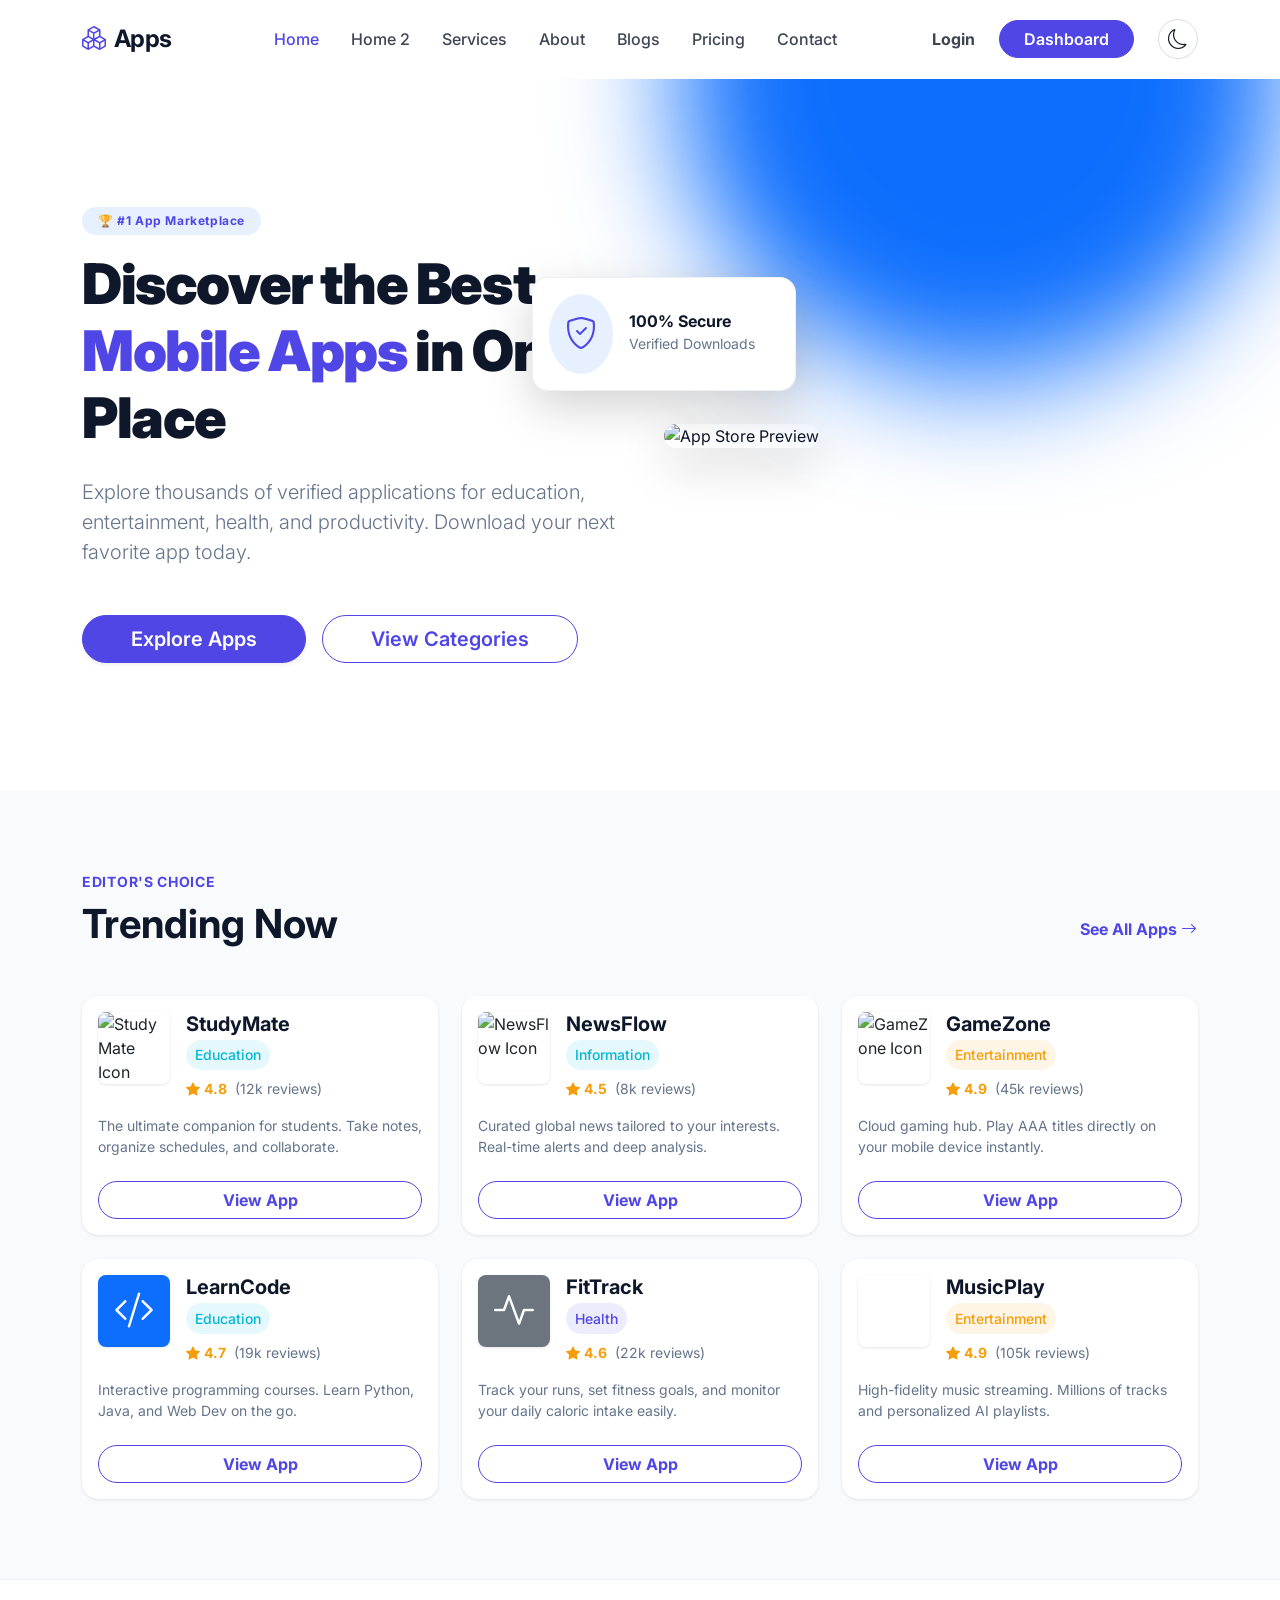
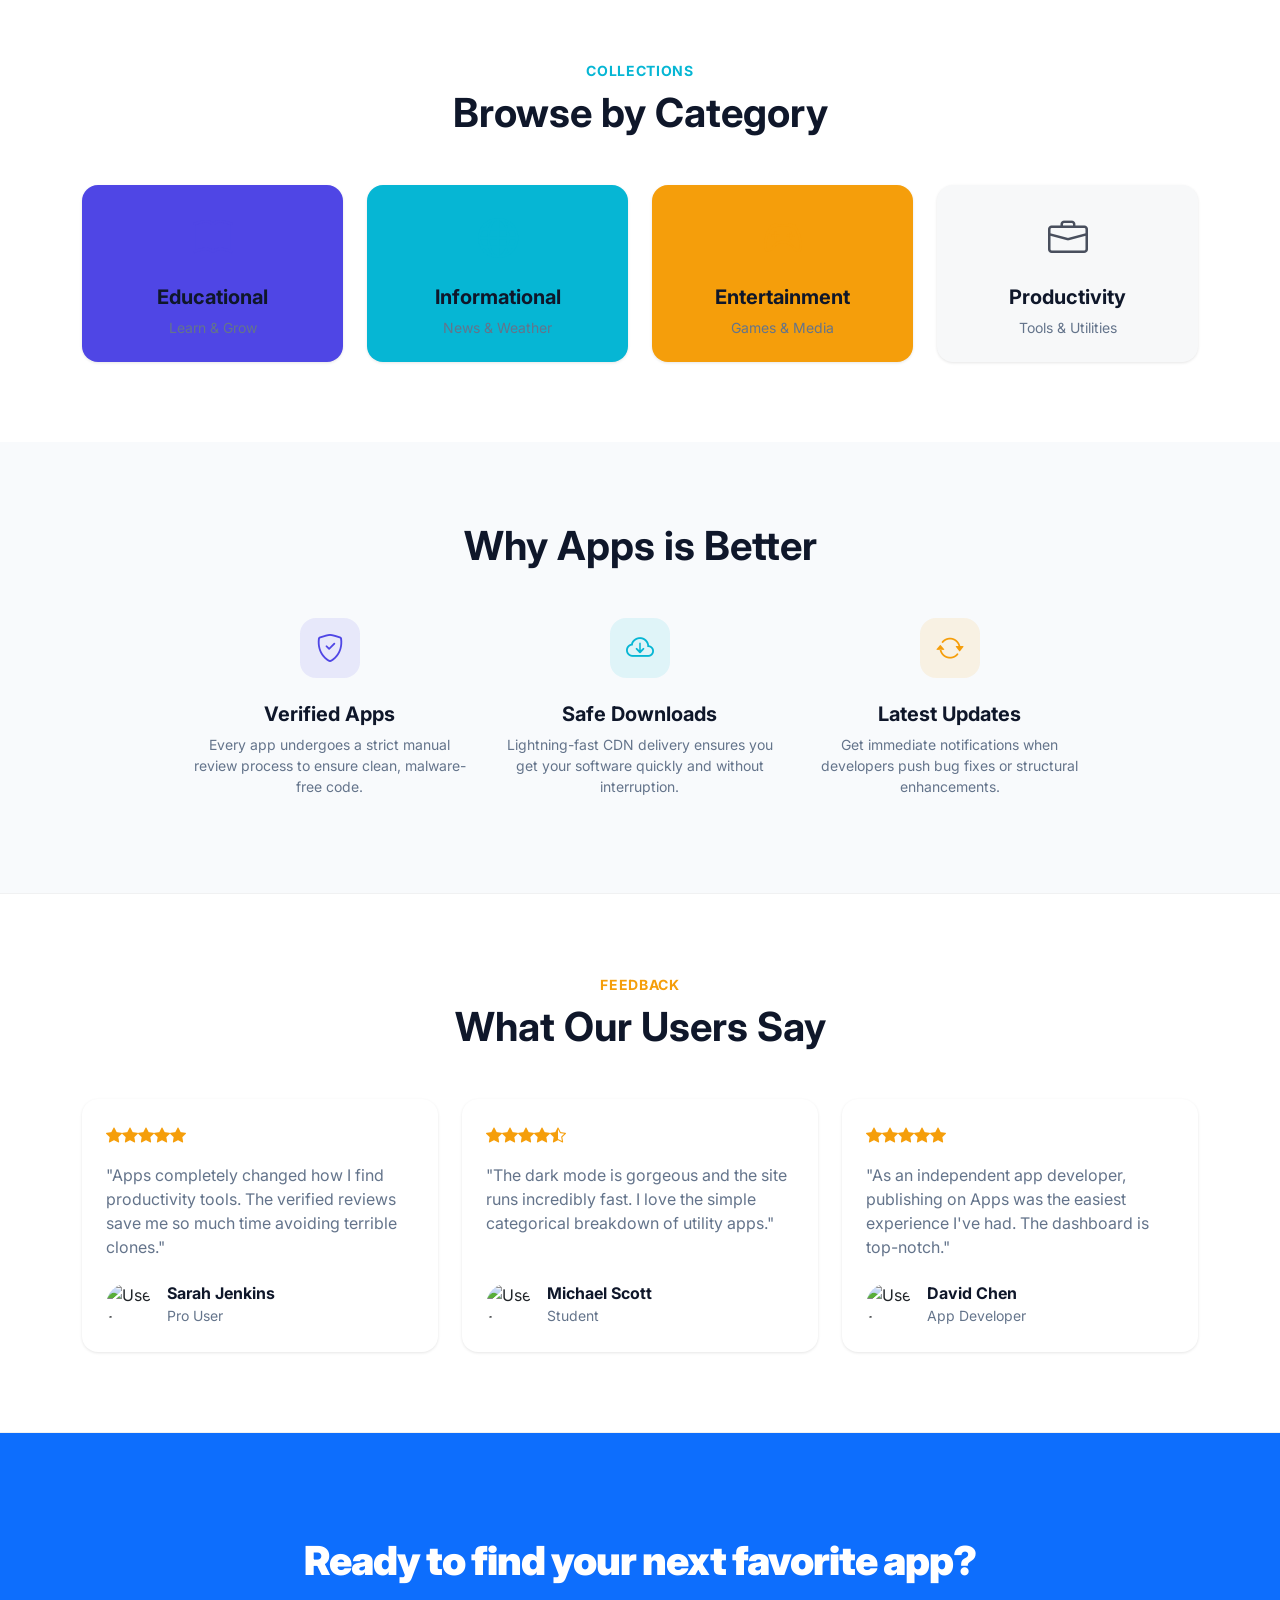
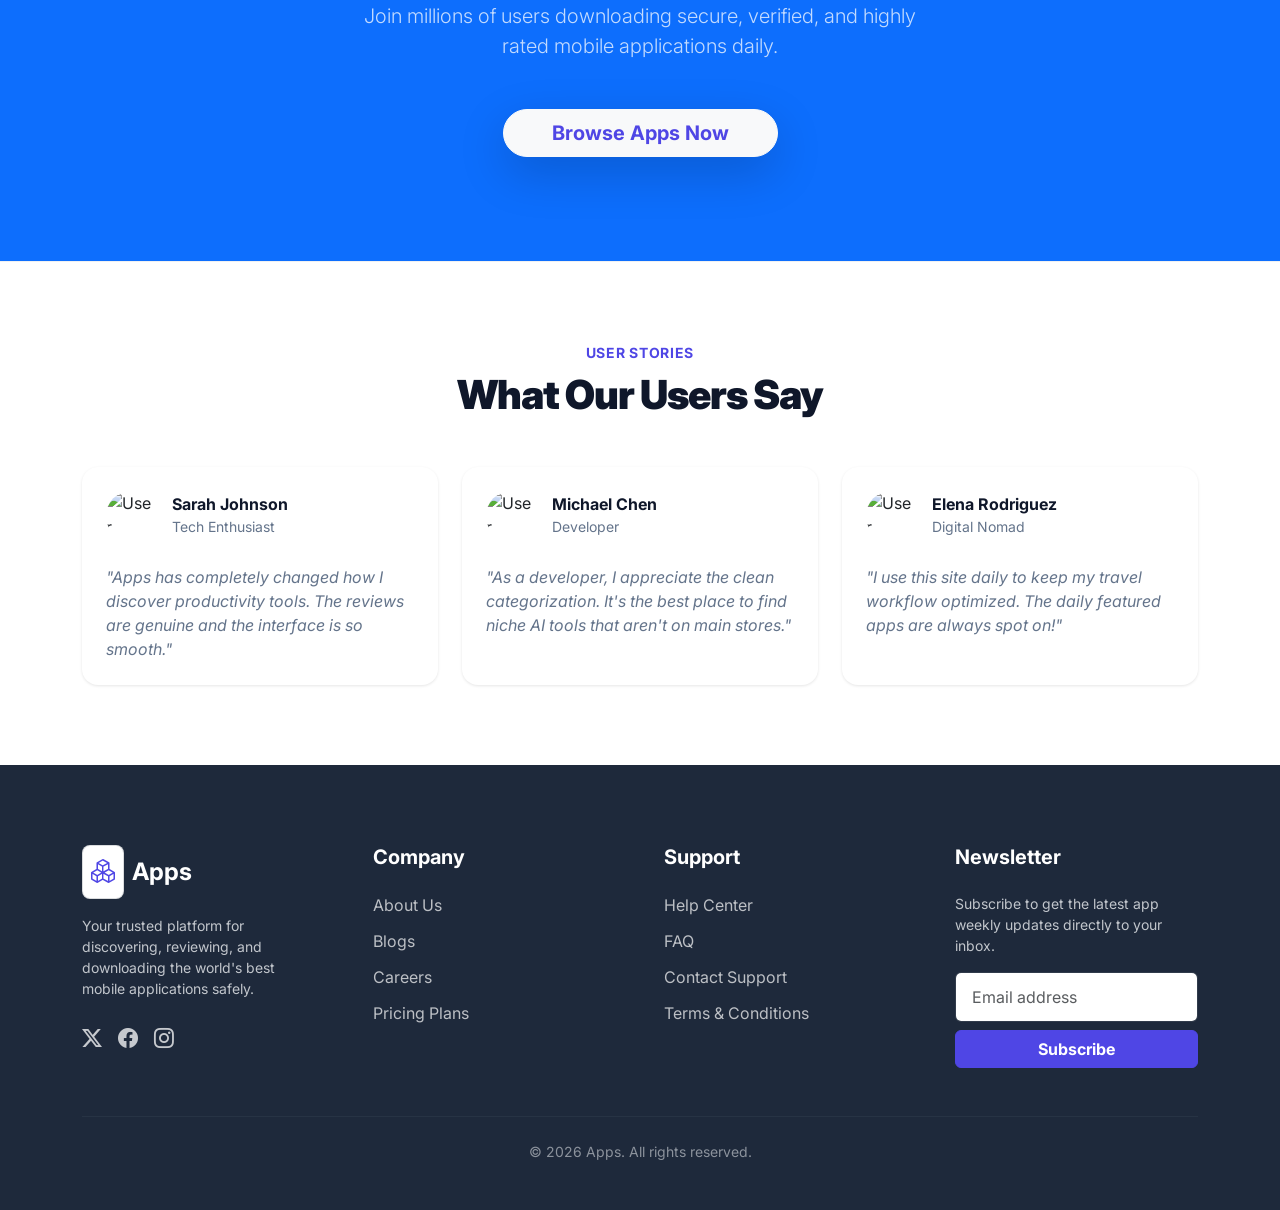
==== index.html @ ad446e2e "1 commit" ====
<!DOCTYPE html>
<html lang="en" dir="ltr"> <!-- Change to dir="rtl" for RTL support -->

<head>
    <meta charset="UTF-8">
    <meta name="viewport" content="width=device-width, initial-scale=1.0">
    <title>Apps - Home Choice</title>
    <link rel="icon" type="image/png" href="assets/favicon.png">
    <meta name="description"
        content="Discover the best mobile applications for education, entertainment, and productivity.">

    <!-- Bootstrap CSS -->
    <link href="https://cdn.jsdelivr.net/npm/bootstrap@5.3.2/dist/css/bootstrap.min.css" rel="stylesheet">
    <!-- Bootstrap Icons -->
    <link href="https://cdn.jsdelivr.net/npm/bootstrap-icons@1.11.1/font/bootstrap-icons.css" rel="stylesheet">
    <!-- Google Fonts -->
    <link href="https://fonts.googleapis.com/css2?family=Inter:wght@400;500;600;700;900&display=swap" rel="stylesheet">

    <!-- Custom CSS -->
    <link rel="stylesheet" href="assets/style.css">

    <!-- Theme Toggle Script -->
    <script src="assets/theme.js"></script>
</head>

<body>

    <!-- Header Navigation -->
    <nav class="navbar navbar-expand-lg sticky-top bg-body border-bottom border-light border-opacity-10">
        <div class="container">
            <!-- Brand -->
            <a class="navbar-brand d-flex align-items-center gap-2 fw-bold text-primary" href="index.html">
                <i class="bi bi-boxes fs-4"></i>
                <span class="fs-4 tracking-tight text-body">Apps</span>
            </a>

            <!-- Mobile Toggle -->
            <button class="navbar-toggler shadow-none border-0" type="button" data-bs-toggle="offcanvas"
                data-bs-target="#offcanvasNavbar" aria-controls="offcanvasNavbar">
                <i class="bi bi-list fs-1 text-body"></i>
            </button>

            <!-- Offcanvas Menu (Mobile + Desktop routing) -->
            <div class="offcanvas offcanvas-start" tabindex="-1" id="offcanvasNavbar"
                aria-labelledby="offcanvasNavbarLabel">
                <div class="offcanvas-header">
                    <h5 class="offcanvas-title fw-bold text-primary d-flex align-items-center gap-2"
                        id="offcanvasNavbarLabel">
                        <i class="bi bi-boxes"></i> <span class="text-body">Apps</span>
                    </h5>
                    <button type="button" class="btn-close shadow-none" data-bs-dismiss="offcanvas"
                        aria-label="Close"></button>
                </div>

                <div class="offcanvas-body">
                    <ul class="navbar-nav mx-auto mb-2 mb-lg-0">
                        <li class="nav-item"><a class="nav-link active" href="index.html">Home</a></li>
                        <li class="nav-item"><a class="nav-link" href="home2.html">Home 2</a></li>
                        <li class="nav-item"><a class="nav-link" href="services.html">Services</a></li>
                        <li class="nav-item"><a class="nav-link" href="about.html">About</a></li>
                        <li class="nav-item"><a class="nav-link" href="blogs.html">Blogs</a></li>
                        <li class="nav-item"><a class="nav-link" href="pricing.html">Pricing</a></li>
                        <li class="nav-item"><a class="nav-link" href="contact.html">Contact</a></li>
                    </ul>

                    <div class="d-flex align-items-center gap-3 mt-4 mt-lg-0">
                        <a href="login.html" class="nav-link fw-bold">Login</a>
                        <a href="dashboard.html" class="btn btn-primary rounded-pill px-4">Dashboard</a>
                        <!-- Theme Toggle Button -->
                        <button
                            class="theme-toggle-btn theme-toggle btn border border-secondary border-opacity-25 rounded-circle d-flex align-items-center justify-content-center p-0 ms-lg-2"
                            style="width: 40px; height: 40px;" aria-label="Toggle Theme">
                            <i class="bi bi-moon fs-5 text-body"></i>
                            <span class="theme-text d-lg-none ms-2 text-body">Dark Mode</span>
                        </button>
                    </div>
                </div>
            </div>
        </div>
    </nav>

    <!-- 1. Hero Section -->
    <section class="section-padding bg-body position-relative overflow-hidden">
        <!-- Decorative bg circle -->
        <div class="position-absolute top-0 end-0 translate-middle-y bg-primary rounded-circle opacity-10"
            style="width: 600px; height: 600px; filter: blur(60px); z-index: 0;"></div>

        <div class="container position-relative z-1 py-md-5">
            <div class="row align-items-center g-5">
                <div class="col-lg-6 text-center text-lg-start">
                    <span
                        class="badge bg-primary bg-opacity-10 text-primary rounded-pill px-3 py-2 mb-3 fw-bold tracking-wide">🏆
                        #1 App Marketplace</span>
                    <h1 class="display-4 fw-black tracking-tight mb-4">Discover the Best <br><span
                            class="text-primary">Mobile Apps</span> in One Place</h1>
                    <p class="lead text-muted mb-5">Explore thousands of verified applications for education,
                        entertainment, health, and productivity. Download your next favorite app today.</p>

                    <div class="d-flex flex-column flex-sm-row justify-content-center justify-content-lg-start gap-3">
                        <a href="#explore" class="btn btn-primary btn-lg rounded-pill px-5 shadow-sm">Explore Apps</a>
                        <a href="services.html" class="btn btn-outline-primary btn-lg rounded-pill px-5">View
                            Categories</a>
                    </div>
                </div>

                <div class="col-lg-6">
                    <div class="position-relative">
                        <!-- We use an Unsplash image as a high quality placeholder for hero.png -->
                        <img src="https://images.unsplash.com/photo-1611162617474-5b21e879e113?auto=format&fit=crop&q=80&w=800"
                            class="img-fluid rounded-4 shadow-lg w-100" alt="App Store Preview"
                            style="object-fit: cover; aspect-ratio: 4/3;">

                        <!-- Floating Glass Card Over Image -->
                        <div class="position-absolute bottom-0 start-0 translate-middle p-3 bg-body border border-secondary border-opacity-10 rounded-4 shadow-lg d-none d-md-block"
                            style="backdrop-filter: blur(10px);">
                            <div class="d-flex align-items-center gap-3">
                                <div class="bg-primary bg-opacity-10 p-3 rounded-circle text-primary">
                                    <i class="bi bi-shield-check fs-2"></i>
                                </div>
                                <div class="text-start pe-4">
                                    <h6 class="fw-bold mb-0 text-body">100% Secure</h6>
                                    <small class="text-muted">Verified Downloads</small>
                                </div>
                            </div>
                        </div>
                    </div>
                </div>
            </div>
        </div>
    </section>

    <!-- 2. Featured Apps (6 cards) -->
    <section class="section-padding section-bg" id="explore">
        <div class="container">
            <div class="d-flex flex-column flex-md-row justify-content-between align-items-md-end mb-5">
                <div>
                    <span class="text-primary fw-bold text-uppercase tracking-wide small d-block mb-2">Editor's
                        Choice</span>
                    <h2 class="display-6 fw-bold m-0 text-body">Trending Now</h2>
                </div>
                <a href="#" class="btn btn-link text-primary text-decoration-none fw-bold px-0 mt-3 mt-md-0">See All
                    Apps <i class="bi bi-arrow-right"></i></a>
            </div>

            <div class="row g-4">
                <!-- App 1: StudyMate -->
                <div class="col-md-6 col-lg-4">
                    <div class="card card-custom border-0 p-3 h-100">
                        <div class="d-flex align-items-start gap-3">
                            <img src="https://images.unsplash.com/photo-1546410531-b4cea3cb56b3?auto=format&fit=crop&q=80&w=200"
                                alt="StudyMate Icon" class="app-icon-img">
                            <div class="flex-grow-1">
                                <h5 class="fw-bold mb-1 text-body">StudyMate</h5>
                                <span class="badge-app rounded-pill small mb-2 d-inline-block">Education</span>
                                <div class="d-flex align-items-center gap-1 text-tertiary small fw-bold">
                                    <i class="bi bi-star-fill"></i> 4.8
                                    <span class="text-muted fw-normal ms-1">(12k reviews)</span>
                                </div>
                            </div>
                        </div>
                        <p class="text-muted small mt-3 mb-4 flex-grow-1">The ultimate companion for students. Take
                            notes, organize schedules, and collaborate.</p>
                        <a href="#" class="btn btn-outline-primary w-100 rounded-pill fw-bold">View App</a>
                    </div>
                </div>

                <!-- App 2: NewsFlow -->
                <div class="col-md-6 col-lg-4">
                    <div class="card card-custom border-0 p-3 h-100">
                        <div class="d-flex align-items-start gap-3">
                            <img src="https://images.unsplash.com/photo-1585241936939-f9f60408542c?auto=format&fit=crop&q=80&w=200"
                                alt="NewsFlow Icon" class="app-icon-img">
                            <div class="flex-grow-1">
                                <h5 class="fw-bold mb-1 text-body">NewsFlow</h5>
                                <span class="badge-app rounded-pill small mb-2 d-inline-block">Information</span>
                                <div class="d-flex align-items-center gap-1 text-tertiary small fw-bold">
                                    <i class="bi bi-star-fill"></i> 4.5
                                    <span class="text-muted fw-normal ms-1">(8k reviews)</span>
                                </div>
                            </div>
                        </div>
                        <p class="text-muted small mt-3 mb-4 flex-grow-1">Curated global news tailored to your
                            interests. Real-time alerts and deep analysis.</p>
                        <a href="#" class="btn btn-outline-primary w-100 rounded-pill fw-bold">View App</a>
                    </div>
                </div>

                <!-- App 3: GameZone -->
                <div class="col-md-6 col-lg-4">
                    <div class="card card-custom border-0 p-3 h-100">
                        <div class="d-flex align-items-start gap-3">
                            <img src="https://images.unsplash.com/photo-1552820728-8b83bb6b773f?auto=format&fit=crop&q=80&w=200"
                                alt="GameZone Icon" class="app-icon-img">
                            <div class="flex-grow-1">
                                <h5 class="fw-bold mb-1 text-body">GameZone</h5>
                                <span class="badge-app rounded-pill small mb-2 d-inline-block"
                                    style="color: var(--tertiary); background: rgba(245, 158, 11, 0.1);">Entertainment</span>
                                <div class="d-flex align-items-center gap-1 text-tertiary small fw-bold">
                                    <i class="bi bi-star-fill"></i> 4.9
                                    <span class="text-muted fw-normal ms-1">(45k reviews)</span>
                                </div>
                            </div>
                        </div>
                        <p class="text-muted small mt-3 mb-4 flex-grow-1">Cloud gaming hub. Play AAA titles directly on
                            your mobile device instantly.</p>
                        <a href="#" class="btn btn-outline-primary w-100 rounded-pill fw-bold">View App</a>
                    </div>
                </div>

                <!-- App 4: LearnCode -->
                <div class="col-md-6 col-lg-4">
                    <div class="card card-custom border-0 p-3 h-100">
                        <div class="d-flex align-items-start gap-3">
                            <!-- Placeholder icon -->
                            <div
                                class="app-icon-img bg-primary text-white d-flex align-items-center justify-content-center fs-1">
                                <i class="bi bi-code-slash"></i>
                            </div>
                            <div class="flex-grow-1">
                                <h5 class="fw-bold mb-1 text-body">LearnCode</h5>
                                <span class="badge-app rounded-pill small mb-2 d-inline-block">Education</span>
                                <div class="d-flex align-items-center gap-1 text-tertiary small fw-bold">
                                    <i class="bi bi-star-fill"></i> 4.7
                                    <span class="text-muted fw-normal ms-1">(19k reviews)</span>
                                </div>
                            </div>
                        </div>
                        <p class="text-muted small mt-3 mb-4 flex-grow-1">Interactive programming courses. Learn Python,
                            Java, and Web Dev on the go.</p>
                        <a href="#" class="btn btn-outline-primary w-100 rounded-pill fw-bold">View App</a>
                    </div>
                </div>

                <!-- App 5: FitTrack -->
                <div class="col-md-6 col-lg-4">
                    <div class="card card-custom border-0 p-3 h-100">
                        <div class="d-flex align-items-start gap-3">
                            <div
                                class="app-icon-img bg-secondary text-white d-flex align-items-center justify-content-center fs-1">
                                <i class="bi bi-activity"></i>
                            </div>
                            <div class="flex-grow-1">
                                <h5 class="fw-bold mb-1 text-body">FitTrack</h5>
                                <span class="badge-app rounded-pill small mb-2 d-inline-block"
                                    style="color: var(--primary); background: rgba(79, 70, 229, 0.1);">Health</span>
                                <div class="d-flex align-items-center gap-1 text-tertiary small fw-bold">
                                    <i class="bi bi-star-fill"></i> 4.6
                                    <span class="text-muted fw-normal ms-1">(22k reviews)</span>
                                </div>
                            </div>
                        </div>
                        <p class="text-muted small mt-3 mb-4 flex-grow-1">Track your runs, set fitness goals, and
                            monitor your daily caloric intake easily.</p>
                        <a href="#" class="btn btn-outline-primary w-100 rounded-pill fw-bold">View App</a>
                    </div>
                </div>

                <!-- App 6: MusicPlay -->
                <div class="col-md-6 col-lg-4">
                    <div class="card card-custom border-0 p-3 h-100">
                        <div class="d-flex align-items-start gap-3">
                            <div
                                class="app-icon-img bg-tertiary text-white d-flex align-items-center justify-content-center fs-1">
                                <i class="bi bi-music-note-beamed"></i>
                            </div>
                            <div class="flex-grow-1">
                                <h5 class="fw-bold mb-1 text-body">MusicPlay</h5>
                                <span class="badge-app rounded-pill small mb-2 d-inline-block"
                                    style="color: var(--tertiary); background: rgba(245, 158, 11, 0.1);">Entertainment</span>
                                <div class="d-flex align-items-center gap-1 text-tertiary small fw-bold">
                                    <i class="bi bi-star-fill"></i> 4.9
                                    <span class="text-muted fw-normal ms-1">(105k reviews)</span>
                                </div>
                            </div>
                        </div>
                        <p class="text-muted small mt-3 mb-4 flex-grow-1">High-fidelity music streaming. Millions of
                            tracks and personalized AI playlists.</p>
                        <a href="#" class="btn btn-outline-primary w-100 rounded-pill fw-bold">View App</a>
                    </div>
                </div>
            </div>
        </div>
    </section>

    <!-- 3. Categories (4 cards) -->
    <section class="section-padding bg-body border-top border-secondary border-opacity-10">
        <div class="container">
            <div class="text-center mb-5">
                <span class="text-secondary fw-bold text-uppercase tracking-wide small d-block mb-2">Collections</span>
                <h2 class="display-6 fw-bold m-0 text-body">Browse by Category</h2>
            </div>

            <div class="row g-4">
                <div class="col-6 col-lg-3">
                    <a href="services.html" class="text-decoration-none">
                        <div class="card card-custom border-0 p-4 text-center h-100 bg-primary-custom"
                            style="--card-bg: rgba(79, 70, 229, 0.05);">
                            <i class="bi bi-book fs-1 text-primary mb-3"></i>
                            <h5 class="fw-bold text-body mb-0">Educational</h5>
                            <p class="small text-muted mt-2 mb-0">Learn & Grow</p>
                        </div>
                    </a>
                </div>
                <div class="col-6 col-lg-3">
                    <a href="services.html" class="text-decoration-none">
                        <div class="card card-custom border-0 p-4 text-center h-100 bg-secondary-custom"
                            style="--card-bg: rgba(6, 182, 212, 0.05);">
                            <i class="bi bi-globe fs-1 text-secondary mb-3"></i>
                            <h5 class="fw-bold text-body mb-0">Informational</h5>
                            <p class="small text-muted mt-2 mb-0">News & Weather</p>
                        </div>
                    </a>
                </div>
                <div class="col-6 col-lg-3">
                    <a href="services.html" class="text-decoration-none">
                        <div class="card card-custom border-0 p-4 text-center h-100 bg-tertiary-custom"
                            style="--card-bg: rgba(245, 158, 11, 0.05);">
                            <i class="bi bi-controller fs-1 text-tertiary mb-3"></i>
                            <h5 class="fw-bold text-body mb-0">Entertainment</h5>
                            <p class="small text-muted mt-2 mb-0">Games & Media</p>
                        </div>
                    </a>
                </div>
                <div class="col-6 col-lg-3">
                    <a href="services.html" class="text-decoration-none">
                        <div class="card card-custom border-0 p-4 text-center h-100"
                            style="--card-bg: rgba(100, 116, 139, 0.05);">
                            <i class="bi bi-briefcase fs-1 text-body mb-3 opacity-75"></i>
                            <h5 class="fw-bold text-body mb-0">Productivity</h5>
                            <p class="small text-muted mt-2 mb-0">Tools & Utilities</p>
                        </div>
                    </a>
                </div>
            </div>
        </div>
    </section>

    <!-- 4. Why Choose Us -->
    <section class="section-padding section-bg">
        <div class="container">
            <div class="text-center mb-5">
                <h2 class="display-6 fw-bold m-0 text-body">Why Apps is Better</h2>
            </div>

            <div class="row g-4 offset-lg-1 col-lg-10 mx-auto">
                <div class="col-md-4 text-center">
                    <div class="icon-box icon-box-primary text-primary">
                        <i class="bi bi-shield-check"></i>
                    </div>
                    <h5 class="fw-bold text-body">Verified Apps</h5>
                    <p class="text-muted small">Every app undergoes a strict manual review process to ensure clean,
                        malware-free code.</p>
                </div>
                <div class="col-md-4 text-center">
                    <div class="icon-box text-secondary" style="background-color: rgba(6, 182, 212, 0.1);">
                        <i class="bi bi-cloud-arrow-down"></i>
                    </div>
                    <h5 class="fw-bold text-body">Safe Downloads</h5>
                    <p class="text-muted small">Lightning-fast CDN delivery ensures you get your software quickly and
                        without interruption.</p>
                </div>
                <div class="col-md-4 text-center">
                    <div class="icon-box text-tertiary" style="background-color: rgba(245, 158, 11, 0.1);">
                        <i class="bi bi-arrow-repeat"></i>
                    </div>
                    <h5 class="fw-bold text-body">Latest Updates</h5>
                    <p class="text-muted small">Get immediate notifications when developers push bug fixes or structural
                        enhancements.</p>
                </div>
            </div>
        </div>
    </section>

    <!-- 5. Testimonials -->
    <section class="section-padding bg-body border-top border-bottom border-secondary border-opacity-10">
        <div class="container">
            <div class="text-center mb-5">
                <span class="text-tertiary fw-bold text-uppercase tracking-wide small d-block mb-2">Feedback</span>
                <h2 class="display-6 fw-bold m-0 text-body">What Our Users Say</h2>
            </div>

            <div class="row g-4">
                <div class="col-md-6 col-lg-4">
                    <div class="card card-custom border-0 p-4 h-100">
                        <div class="text-tertiary mb-3">
                            <i class="bi bi-star-fill"></i><i class="bi bi-star-fill"></i><i
                                class="bi bi-star-fill"></i><i class="bi bi-star-fill"></i><i
                                class="bi bi-star-fill"></i>
                        </div>
                        <p class="text-muted mb-4 flex-grow-1">"Apps completely changed how I find productivity tools.
                            The verified reviews save me so much time avoiding terrible clones."</p>
                        <div class="d-flex align-items-center gap-3">
                            <img src="https://i.pravatar.cc/100?img=1" alt="User" class="rounded-circle" width="45"
                                height="45">
                            <div>
                                <h6 class="fw-bold mb-0 text-body">Sarah Jenkins</h6>
                                <small class="text-muted">Pro User</small>
                            </div>
                        </div>
                    </div>
                </div>
                <div class="col-md-6 col-lg-4">
                    <div class="card card-custom border-0 p-4 h-100">
                        <div class="text-tertiary mb-3">
                            <i class="bi bi-star-fill"></i><i class="bi bi-star-fill"></i><i
                                class="bi bi-star-fill"></i><i class="bi bi-star-fill"></i><i
                                class="bi bi-star-half"></i>
                        </div>
                        <p class="text-muted mb-4 flex-grow-1">"The dark mode is gorgeous and the site runs incredibly
                            fast. I love the simple categorical breakdown of utility apps."</p>
                        <div class="d-flex align-items-center gap-3">
                            <img src="https://i.pravatar.cc/100?img=33" alt="User" class="rounded-circle" width="45"
                                height="45">
                            <div>
                                <h6 class="fw-bold mb-0 text-body">Michael Scott</h6>
                                <small class="text-muted">Student</small>
                            </div>
                        </div>
                    </div>
                </div>
                <div class="col-md-6 col-lg-4 d-none d-lg-block">
                    <div class="card card-custom border-0 p-4 h-100">
                        <div class="text-tertiary mb-3">
                            <i class="bi bi-star-fill"></i><i class="bi bi-star-fill"></i><i
                                class="bi bi-star-fill"></i><i class="bi bi-star-fill"></i><i
                                class="bi bi-star-fill"></i>
                        </div>
                        <p class="text-muted mb-4 flex-grow-1">"As an independent app developer, publishing on Apps
                            was the easiest experience I've had. The dashboard is top-notch."</p>
                        <div class="d-flex align-items-center gap-3">
                            <img src="https://i.pravatar.cc/100?img=12" alt="User" class="rounded-circle" width="45"
                                height="45">
                            <div>
                                <h6 class="fw-bold mb-0 text-body">David Chen</h6>
                                <small class="text-muted">App Developer</small>
                            </div>
                        </div>
                    </div>
                </div>
            </div>
        </div>
    </section>

    <!-- 6. Call To Action -->
    <section class="section-padding bg-primary text-white text-center">
        <div class="container py-4">
            <h2 class="display-6 fw-black tracking-tight mb-3">Ready to find your next favorite app?</h2>
            <p class="lead opacity-75 mb-5 mx-auto" style="max-width: 600px;">Join millions of users downloading secure,
                verified, and highly rated mobile applications daily.</p>
            <a href="services.html" class="btn btn-light btn-lg rounded-pill px-5 fw-bold text-primary shadow-lg">Browse
                Apps Now</a>
        </div>
    </section>

    <!-- Testimonials Section -->
    <section class="section-padding bg-body border-top border-secondary border-opacity-10">
        <div class="container">
            <div class="text-center mb-5">
                <span class="text-primary fw-bold text-uppercase tracking-wide small d-block mb-2">User Stories</span>
                <h2 class="display-6 fw-black tracking-tight mb-0 text-body">What Our Users Say</h2>
            </div>
            <div class="row g-4">
                <div class="col-lg-4 col-md-6">
                    <div class="card card-custom border-0 p-4 h-100">
                        <div class="d-flex align-items-center gap-3 mb-4">
                            <img src="https://i.pravatar.cc/150?u=1" class="rounded-circle"
                                style="width: 50px; height: 50px;" alt="User">
                            <div>
                                <h6 class="fw-bold mb-0 text-body">Sarah Johnson</h6>
                                <span class="text-muted small">Tech Enthusiast</span>
                            </div>
                        </div>
                        <p class="text-muted mb-0 fst-italic">"Apps has completely changed how I discover productivity
                            tools. The reviews are genuine and the interface is so smooth."</p>
                    </div>
                </div>
                <div class="col-lg-4 col-md-6">
                    <div class="card card-custom border-0 p-4 h-100">
                        <div class="d-flex align-items-center gap-3 mb-4">
                            <img src="https://i.pravatar.cc/150?u=2" class="rounded-circle"
                                style="width: 50px; height: 50px;" alt="User">
                            <div>
                                <h6 class="fw-bold mb-0 text-body">Michael Chen</h6>
                                <span class="text-muted small">Developer</span>
                            </div>
                        </div>
                        <p class="text-muted mb-0 fst-italic">"As a developer, I appreciate the clean categorization.
                            It's the best place to find niche AI tools that aren't on main stores."</p>
                    </div>
                </div>
                <div class="col-lg-4 col-md-6 offset-md-3 offset-lg-0">
                    <div class="card card-custom border-0 p-4 h-100">
                        <div class="d-flex align-items-center gap-3 mb-4">
                            <img src="https://i.pravatar.cc/150?u=3" class="rounded-circle"
                                style="width: 50px; height: 50px;" alt="User">
                            <div>
                                <h6 class="fw-bold mb-0 text-body">Elena Rodriguez</h6>
                                <span class="text-muted small">Digital Nomad</span>
                            </div>
                        </div>
                        <p class="text-muted mb-0 fst-italic">"I use this site daily to keep my travel workflow
                            optimized. The daily featured apps are always spot on!"</p>
                    </div>
                </div>
            </div>
        </div>
    </section>

    <!-- 7. Footer Design (4 Columns) -->
    <footer class="footer">
        <div class="container pb-5">
            <div class="row g-5">
                <!-- Column 1: Brand -->
                <div class="col-lg-3 col-md-6">
                    <a class="d-flex align-items-center gap-2 fw-bold text-white text-decoration-none fs-4 mb-3"
                        href="index.html">
                        <i
                            class="bi bi-boxes text-primary border border-secondary border-opacity-25 p-2 rounded-3 bg-body bg-opacity-10"></i>
                        Apps
                    </a>
                    <p class="opacity-75 small mb-4 pe-lg-4">Your trusted platform for discovering, reviewing, and
                        downloading the world's best mobile applications safely.</p>
                    <div class="d-flex gap-3">
                        <a href="#" class="text-white opacity-75 fs-5 hover-tertiary"><i
                                class="bi bi-twitter-x"></i></a>
                        <a href="#" class="text-white opacity-75 fs-5 hover-tertiary"><i class="bi bi-facebook"></i></a>
                        <a href="#" class="text-white opacity-75 fs-5 hover-tertiary"><i
                                class="bi bi-instagram"></i></a>
                    </div>
                </div>

                <!-- Column 2: Company -->
                <div class="col-lg-3 col-md-6">
                    <h5 class="footer-heading">Company</h5>
                    <ul class="list-unstyled mb-0">
                        <li><a href="about.html" class="footer-link">About Us</a></li>
                        <li><a href="blogs.html" class="footer-link">Blogs</a></li>
                        <li><a href="#" class="footer-link">Careers</a></li>
                        <li><a href="pricing.html" class="footer-link">Pricing Plans</a></li>
                    </ul>
                </div>

                <!-- Column 3: Support -->
                <div class="col-lg-3 col-md-6">
                    <h5 class="footer-heading">Support</h5>
                    <ul class="list-unstyled mb-0">
                        <li><a href="#" class="footer-link">Help Center</a></li>
                        <li><a href="#" class="footer-link">FAQ</a></li>
                        <li><a href="contact.html" class="footer-link">Contact Support</a></li>
                        <li><a href="#" class="footer-link">Terms & Conditions</a></li>
                    </ul>
                </div>

                <!-- Column 4: Newsletter -->
                <div class="col-lg-3 col-md-6">
                    <h5 class="footer-heading">Newsletter</h5>
                    <p class="opacity-75 small mb-3">Subscribe to get the latest app weekly updates directly to your
                        inbox.</p>
                    <form onsubmit="event.preventDefault();" class="d-flex flex-column gap-2">
                        <div class="input-group">
                            <input type="email"
                                class="form-control bg-body bg-opacity-10 border-secondary border-opacity-25 text-white"
                                placeholder="Email address" required>
                        </div>
                        <button class="btn btn-primary w-100 fw-bold">Subscribe</button>
                    </form>
                </div>
            </div>

            <div class="text-center pt-4 mt-5 border-top border-secondary border-opacity-25 opacity-50 small">
                © 2026 Apps. All rights reserved.
            </div>
        </div>
    </footer>

    <!-- Back to Top Button -->
    <button id="backToTop" aria-label="Back to top">
        <i class="bi bi-chevron-up"></i>
    </button>

    <!-- Bootstrap JS Bundle -->
    <script src="https://cdn.jsdelivr.net/npm/bootstrap@5.3.2/dist/js/bootstrap.bundle.min.js"></script>
    <script src="assets/script.js"></script>
</body>

</html>
---- assets/style.css ----
/* ==========================================================================
   App Store Website Theme Variables
   ========================================================================== */
:root {
    /* Core Colors */
    --primary: #4F46E5;
    /* Indigo */
    --primary-hover: #4338ca;
    --secondary: #06B6D4;
    /* Cyan */
    --secondary-hover: #0891b2;
    --tertiary: #F59E0B;
    /* Amber */
    --tertiary-hover: #d97706;

    /* Light Theme (Default) */
    --bg-color: #f8fafc;
    --bg-body: #ffffff;
    --text-color: #0f172a;
    --text-muted: #64748b;
    --border-color: #e2e8f0;
    --card-bg: #ffffff;
    --header-bg: rgba(255, 255, 255, 0.95);
    --footer-bg: #1e293b;
    --footer-text: #f8fafc;

    /* Utilities */
    --font-sans: 'Inter', system-ui, -apple-system, sans-serif;
    --transition-speed: 0.3s;
    --radius-sm: 0.5rem;
    --radius-md: 1rem;
    --radius-lg: 1.5rem;
    --shadow-sm: 0 1px 3px rgba(0, 0, 0, 0.1);
    --shadow-md: 0 4px 6px -1px rgba(0, 0, 0, 0.1);
    --shadow-lg: 0 10px 15px -3px rgba(0, 0, 0, 0.1);
}

/* ==========================================================================
   Dark Theme Override
   ========================================================================== */
body.dark-mode {
    --bg-color: #0f172a;
    --bg-body: #1e293b;
    --text-color: #f8fafc;
    --text-muted: #94a3b8;
    --border-color: #334155;
    --card-bg: #1e293b;
    --header-bg: rgba(15, 23, 42, 0.95);
    --footer-bg: #0b1120;
    --shadow-sm: 0 1px 3px rgba(0, 0, 0, 0.3);
    --shadow-md: 0 4px 6px -1px rgba(0, 0, 0, 0.4);
    --shadow-lg: 0 10px 15px -3px rgba(0, 0, 0, 0.5);
}

/* ==========================================================================
   Global Element Styles
   ========================================================================== */
body {
    background-color: var(--bg-color);
    color: var(--text-color);
    font-family: var(--font-sans);
    transition: background-color var(--transition-speed), color var(--transition-speed);
    -webkit-font-smoothing: antialiased;
}

a {
    color: var(--primary);
    text-decoration: none;
    transition: color var(--transition-speed);
}

a:hover {
    color: var(--primary-hover);
}

.bg-body {
    background-color: var(--bg-body) !important;
}

/* Scrollbar */
::-webkit-scrollbar {
    width: 8px;
}

::-webkit-scrollbar-track {
    background: var(--bg-color);
}

::-webkit-scrollbar-thumb {
    background: var(--text-muted);
    border-radius: 4px;
}

::-webkit-scrollbar-thumb:hover {
    background: var(--primary);
}

/* ==========================================================================
   Typography & Utilities
   ========================================================================== */
.text-primary {
    color: var(--primary) !important;
}

.text-secondary {
    color: var(--secondary) !important;
}

.text-tertiary {
    color: var(--tertiary) !important;
}

.text-body {
    color: var(--text-color) !important;
}

.text-muted {
    color: var(--text-muted) !important;
}

.bg-primary-custom {
    background-color: var(--primary) !important;
}

.bg-secondary-custom {
    background-color: var(--secondary) !important;
}

.bg-tertiary-custom {
    background-color: var(--tertiary) !important;
}

.fw-black {
    font-weight: 900;
}

.tracking-tight {
    letter-spacing: -0.025em;
}

.tracking-wide {
    letter-spacing: 0.05em;
}

.section-padding {
    padding: 5rem 0;
}

.section-bg {
    background-color: var(--bg-color);
}

/* ==========================================================================
   Components
   ========================================================================== */

/* Buttons */
.btn-primary {
    background-color: var(--primary);
    border-color: var(--primary);
    color: white;
    font-weight: 600;
    transition: all var(--transition-speed);
}

.btn-primary:hover,
.btn-primary:focus {
    background-color: var(--primary-hover);
    border-color: var(--primary-hover);
    color: white;
    transform: translateY(-2px);
    box-shadow: 0 4px 12px rgba(79, 70, 229, 0.3);
}

.btn-outline-primary {
    color: var(--primary);
    border-color: var(--primary);
    font-weight: 600;
    transition: all var(--transition-speed);
}

.btn-outline-primary:hover {
    background-color: var(--primary);
    color: white;
    transform: translateY(-2px);
}

.btn-secondary {
    background-color: var(--tertiary);
    border-color: var(--tertiary);
    color: white;
    font-weight: 600;
}

.btn-secondary:hover {
    background-color: var(--tertiary-hover);
    border-color: var(--tertiary-hover);
}

/* Header & Navbar */
.navbar {
    background-color: var(--header-bg);
    backdrop-filter: blur(10px);
    border-bottom: 1px solid var(--border-color);
    padding: 1rem 0;
    transition: var(--transition-speed);
}

.nav-link {
    color: var(--text-color) !important;
    font-weight: 500;
    opacity: 0.8;
    margin: 0 0.5rem;
    transition: var(--transition-speed);
}

.nav-link:hover,
.nav-link.active {
    opacity: 1;
    color: var(--primary) !important;
}

/* Cards */
.card-custom {
    background-color: var(--card-bg);
    border: 1px solid var(--border-color);
    border-radius: var(--radius-md);
    box-shadow: var(--shadow-sm);
    transition: all var(--transition-speed);
    overflow: hidden;
}

.card-custom:hover {
    transform: translateY(-5px);
    box-shadow: var(--shadow-lg);
}

/* App Icons inside Cards */
.app-icon-img {
    width: 72px;
    height: 72px;
    border-radius: var(--radius-sm);
    object-fit: cover;
    box-shadow: var(--shadow-sm);
}

/* Form Controls */
.form-control,
.form-select {
    background-color: var(--bg-body);
    border: 1px solid var(--border-color);
    color: var(--text-color);
    padding: 0.75rem 1rem;
}

.form-control:focus,
.form-select:focus {
    background-color: var(--bg-body);
    border-color: var(--primary);
    box-shadow: 0 0 0 0.25rem rgba(79, 70, 229, 0.25);
    color: var(--text-color);
}

/* Footer */
.footer {
    background-color: var(--footer-bg);
    color: var(--footer-text);
    padding-top: 5rem;
}

.footer-heading {
    color: white;
    font-weight: 700;
    margin-bottom: 1.5rem;
}

.footer-link {
    color: rgba(255, 255, 255, 0.7);
    text-decoration: none;
    display: block;
    margin-bottom: 0.75rem;
    transition: var(--transition-speed);
}

.footer-link:hover {
    color: var(--secondary);
    padding-left: 5px;
}

/* Back to Top Button */
#backToTop {
    position: fixed;
    bottom: 2rem;
    right: 2rem;
    width: 45px;
    height: 45px;
    border-radius: 50%;
    background-color: var(--primary);
    color: white;
    border: none;
    font-size: 1.25rem;
    display: none;
    align-items: center;
    justify-content: center;
    cursor: pointer;
    box-shadow: var(--shadow-md);
    z-index: 1000;
    transition: var(--transition-speed);
}

#backToTop:hover {
    background-color: var(--primary-hover);
    transform: translateY(-3px);
    box-shadow: var(--shadow-lg);
}

/* Offcanvas for Mobile */
.offcanvas {
    background-color: var(--bg-body);
    border-left: 1px solid var(--border-color);
}

.offcanvas-header {
    border-bottom: 1px solid var(--border-color);
}

.offcanvas .btn-close {
    filter: invert(var(--close-btn-invert, 0));
}

body.dark-mode .offcanvas .btn-close {
    --close-btn-invert: 1;
}

/* Badge specific styling */
.badge-app {
    font-weight: 500;
    padding: 0.35em 0.65em;
    background-color: rgba(6, 182, 212, 0.1);
    color: var(--secondary);
}

/* Avatar group */
.avatar-group {
    display: flex;
}

.avatar-group img {
    width: 40px;
    height: 40px;
    border-radius: 50%;
    border: 2px solid var(--bg-body);
    margin-right: -10px;
}

.avatar-group img:last-child {
    margin-right: 0;
}

/* Icon Box */
.icon-box {
    display: inline-flex;
    align-items: center;
    justify-content: center;
    width: 60px;
    height: 60px;
    border-radius: 1rem;
    font-size: 1.75rem;
    margin-bottom: 1.5rem;
}

.icon-box-primary {
    background-color: rgba(79, 70, 229, 0.1);
    color: var(--primary);
}
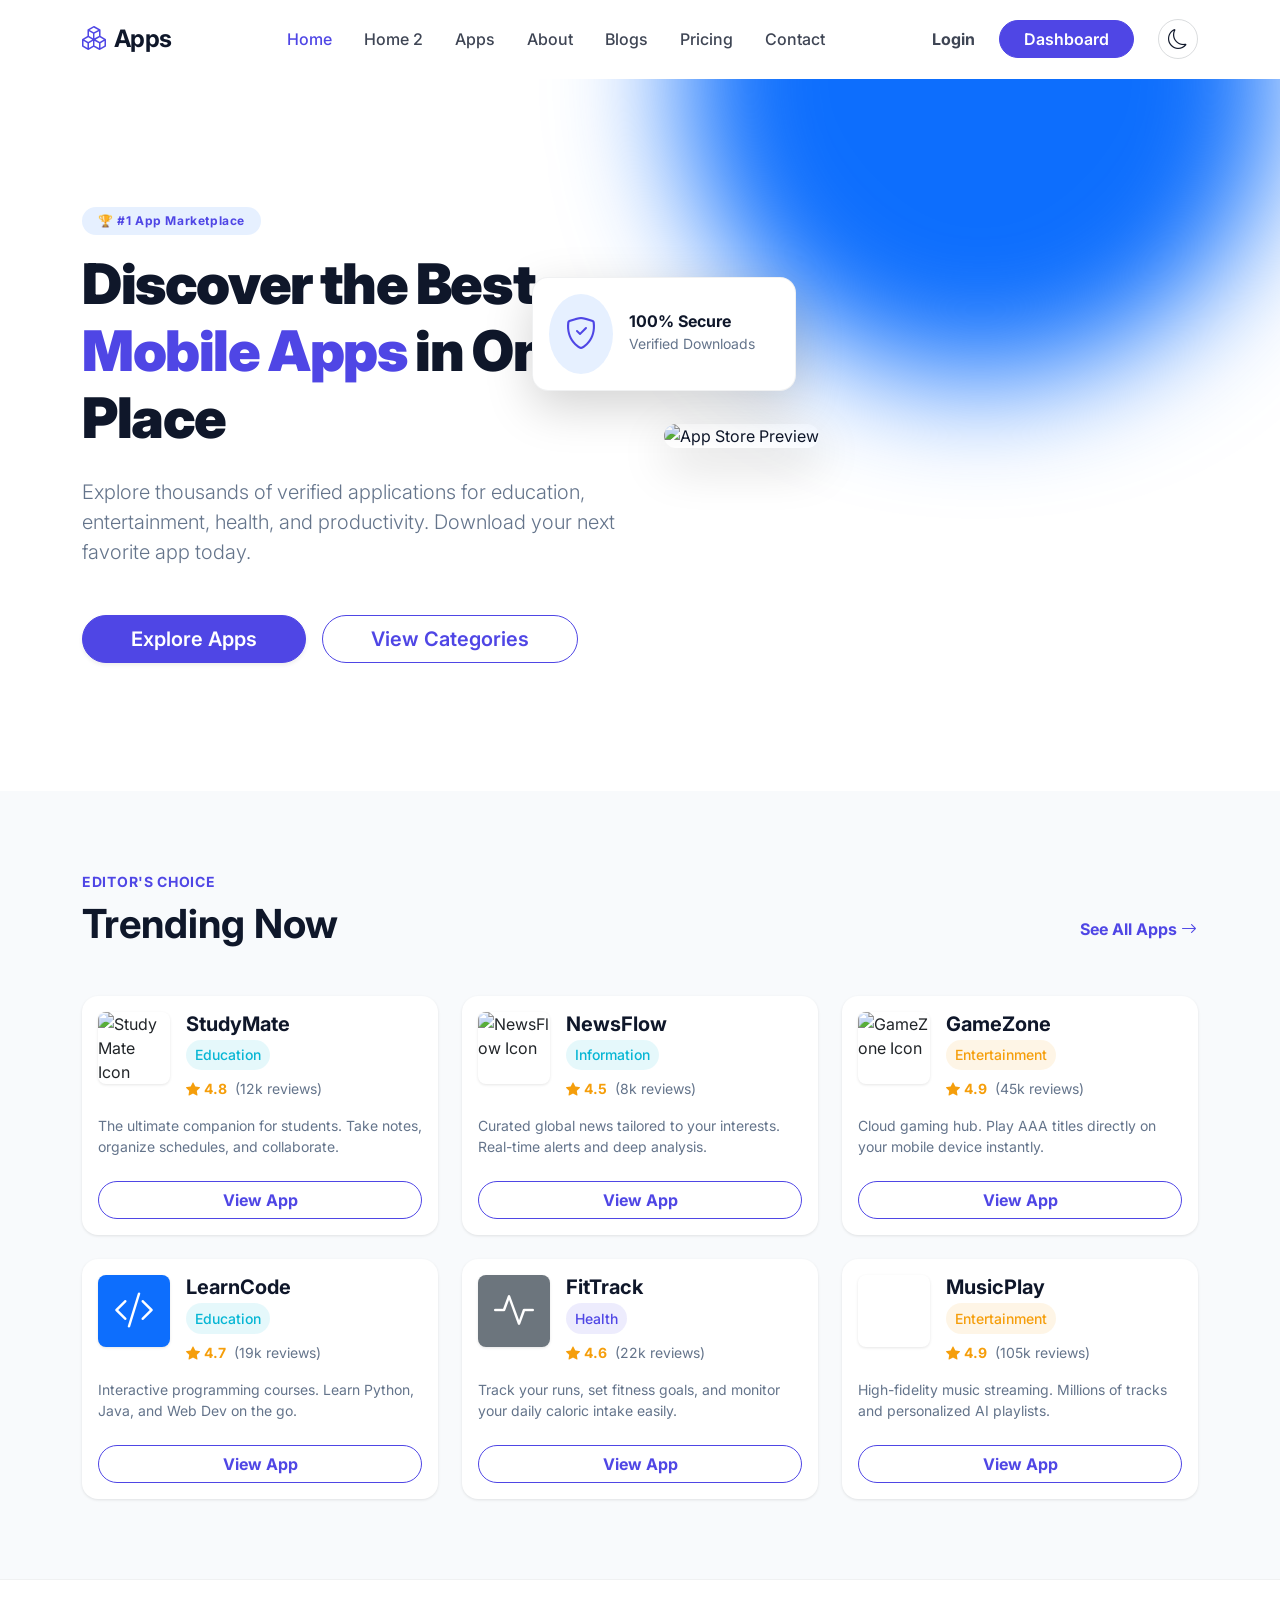
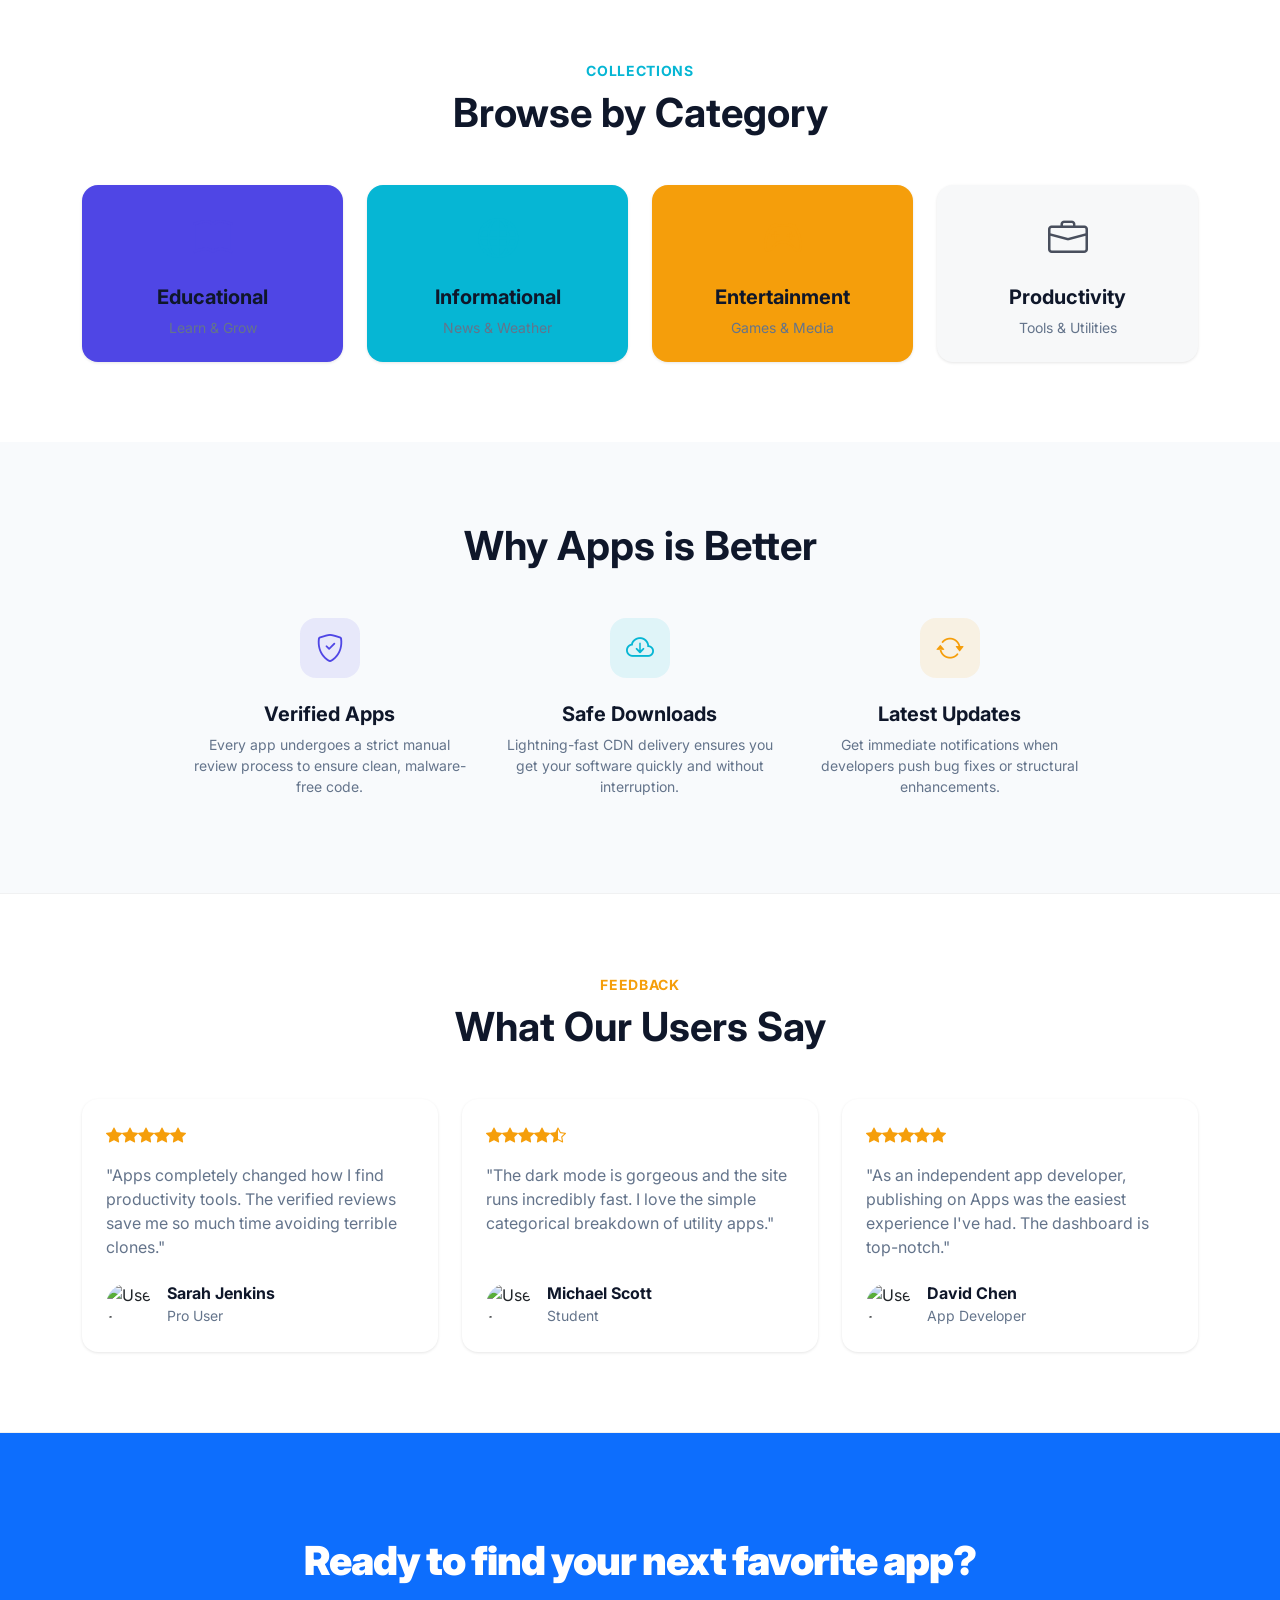
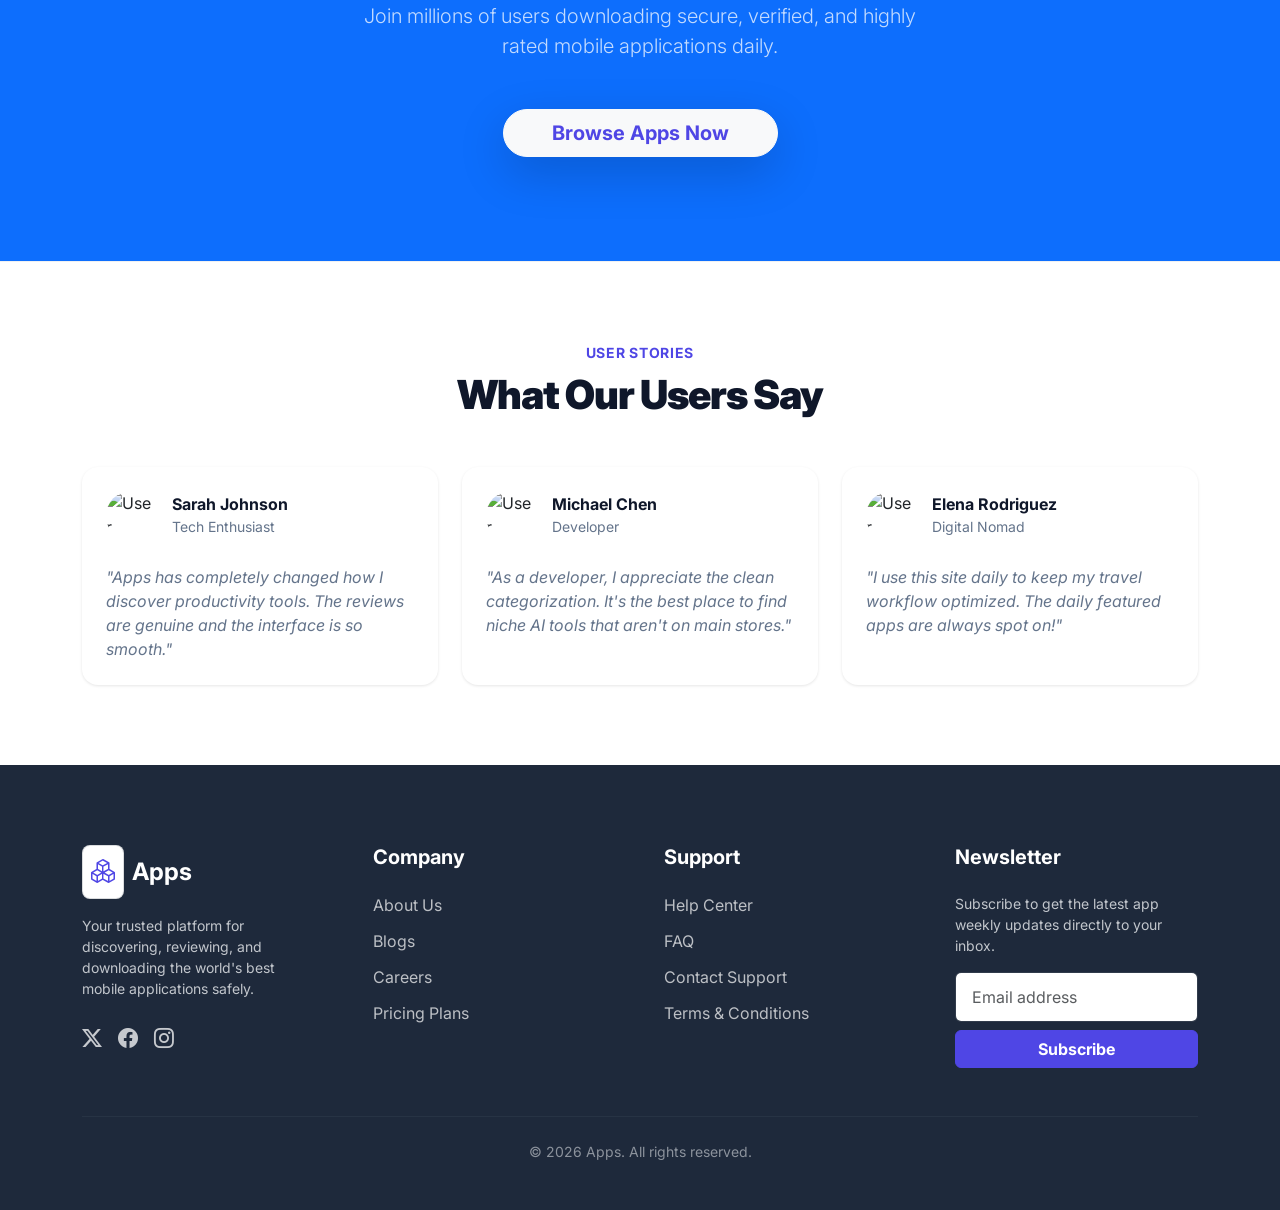
==== commit 473fb72f: "2nd commit" ====
--- a/index.html
+++ b/index.html
@@ -56,7 +56,7 @@
                     <ul class="navbar-nav mx-auto mb-2 mb-lg-0">
                         <li class="nav-item"><a class="nav-link active" href="index.html">Home</a></li>
                         <li class="nav-item"><a class="nav-link" href="home2.html">Home 2</a></li>
-                        <li class="nav-item"><a class="nav-link" href="services.html">Services</a></li>
+                        <li class="nav-item"><a class="nav-link" href="apps.html">Apps</a></li>
                         <li class="nav-item"><a class="nav-link" href="about.html">About</a></li>
                         <li class="nav-item"><a class="nav-link" href="blogs.html">Blogs</a></li>
                         <li class="nav-item"><a class="nav-link" href="pricing.html">Pricing</a></li>
@@ -98,7 +98,7 @@
 
                     <div class="d-flex flex-column flex-sm-row justify-content-center justify-content-lg-start gap-3">
                         <a href="#explore" class="btn btn-primary btn-lg rounded-pill px-5 shadow-sm">Explore Apps</a>
-                        <a href="services.html" class="btn btn-outline-primary btn-lg rounded-pill px-5">View
+                        <a href="apps.html" class="btn btn-outline-primary btn-lg rounded-pill px-5">View
                             Categories</a>
                     </div>
                 </div>
@@ -447,7 +447,7 @@
             <h2 class="display-6 fw-black tracking-tight mb-3">Ready to find your next favorite app?</h2>
             <p class="lead opacity-75 mb-5 mx-auto" style="max-width: 600px;">Join millions of users downloading secure,
                 verified, and highly rated mobile applications daily.</p>
-            <a href="services.html" class="btn btn-light btn-lg rounded-pill px-5 fw-bold text-primary shadow-lg">Browse
+            <a href="apps.html" class="btn btn-light btn-lg rounded-pill px-5 fw-bold text-primary shadow-lg">Browse
                 Apps Now</a>
         </div>
     </section>
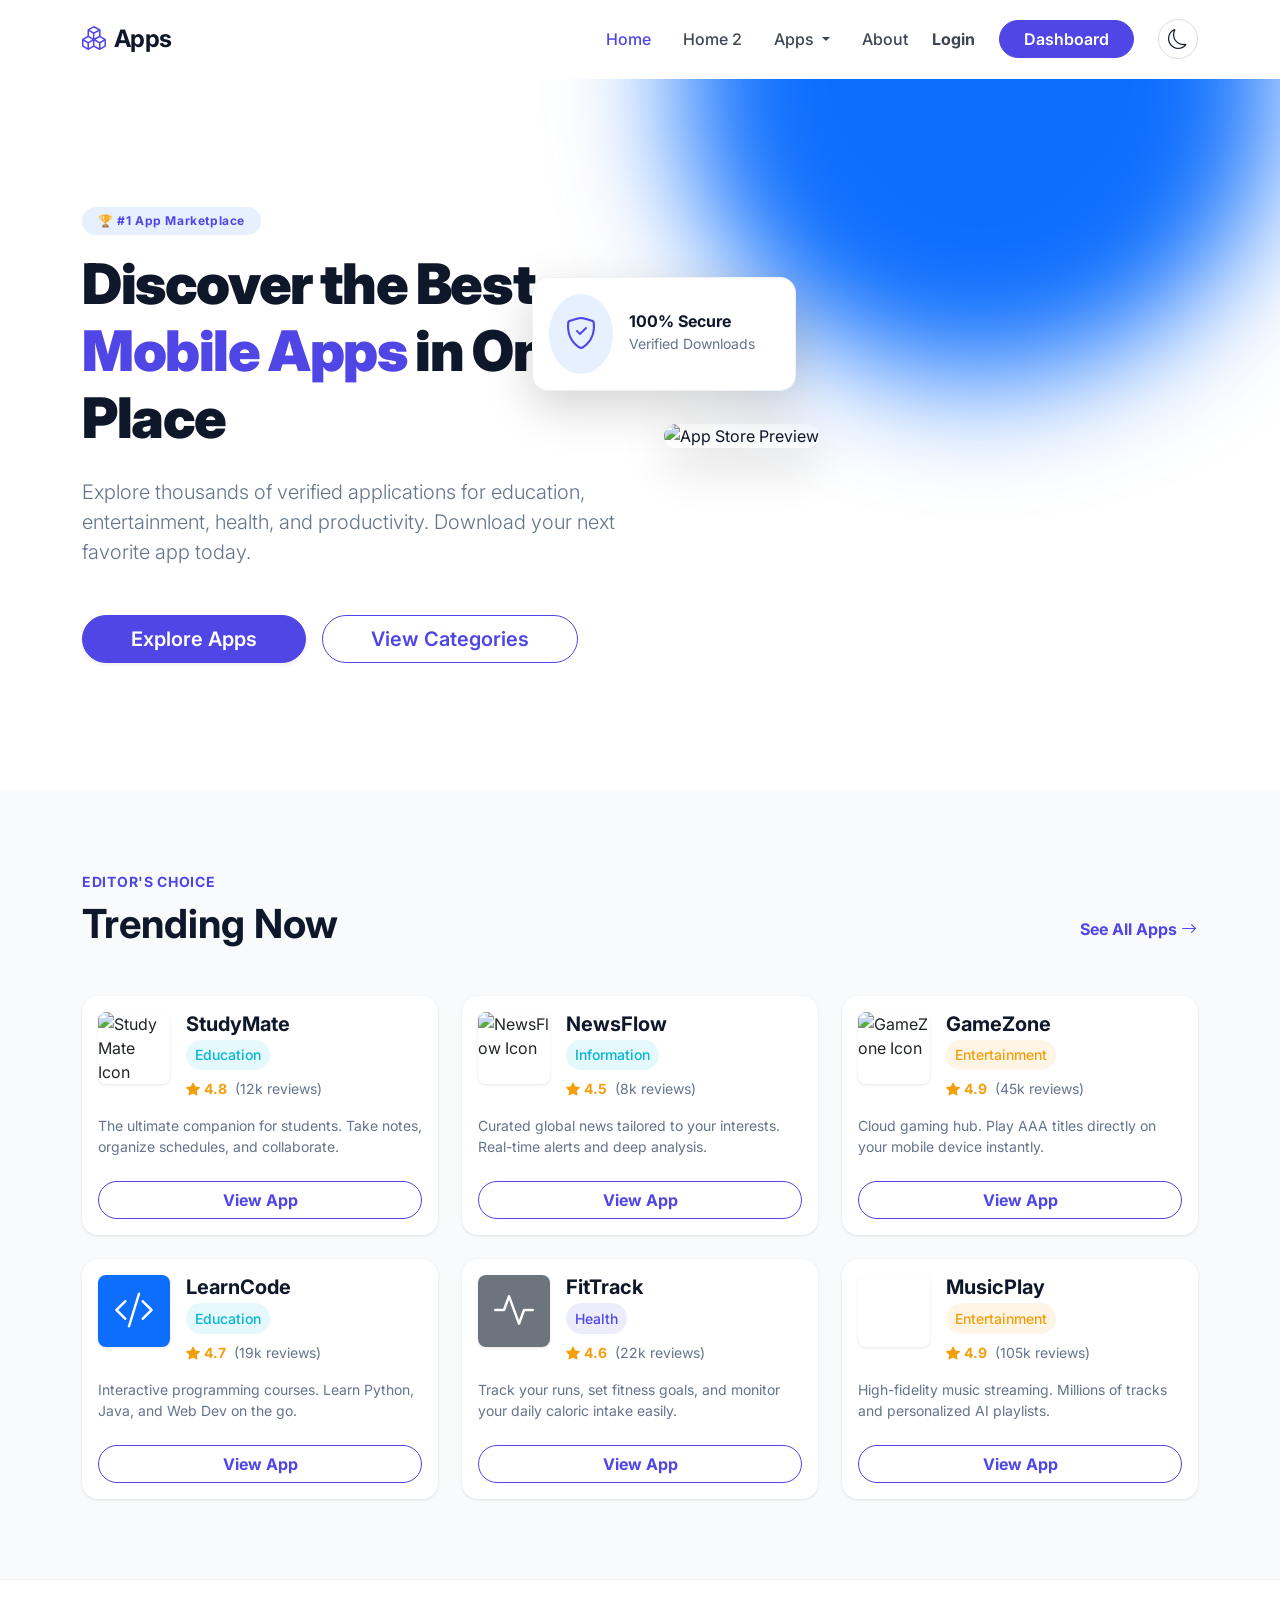
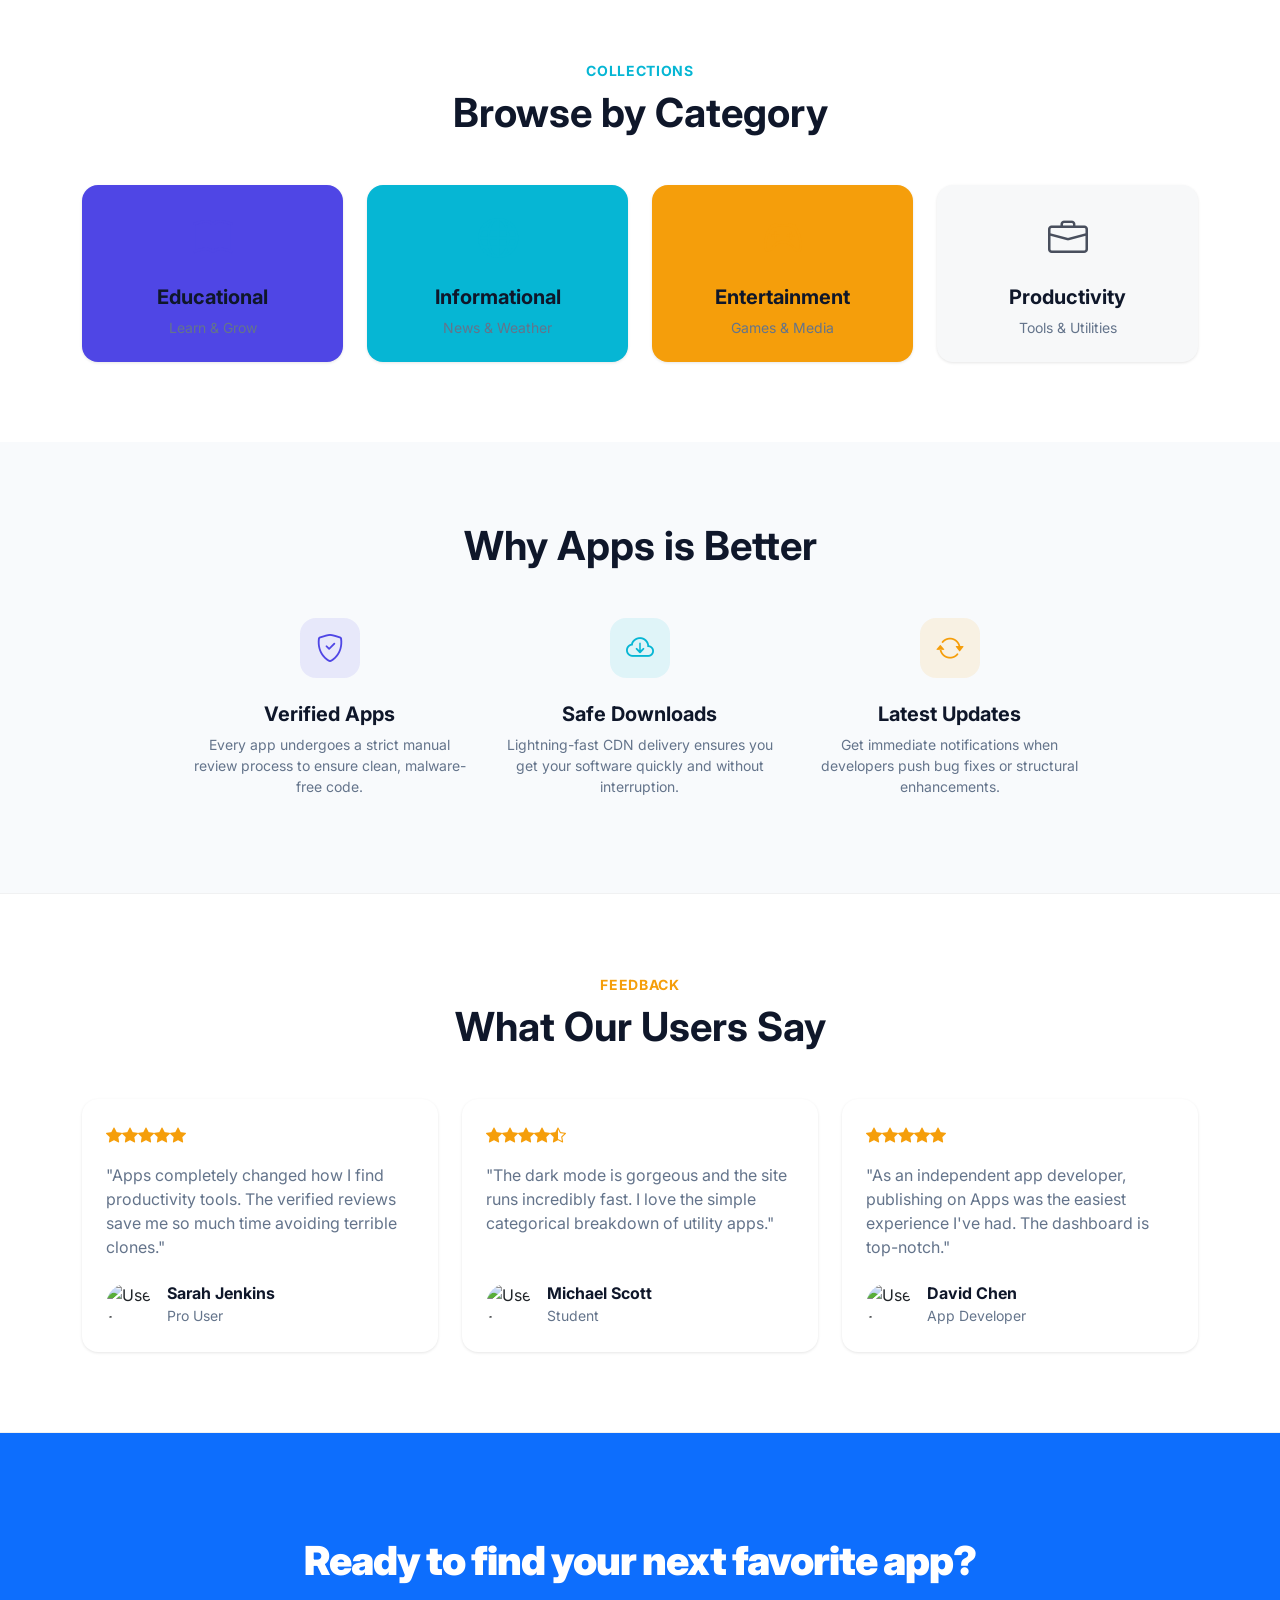
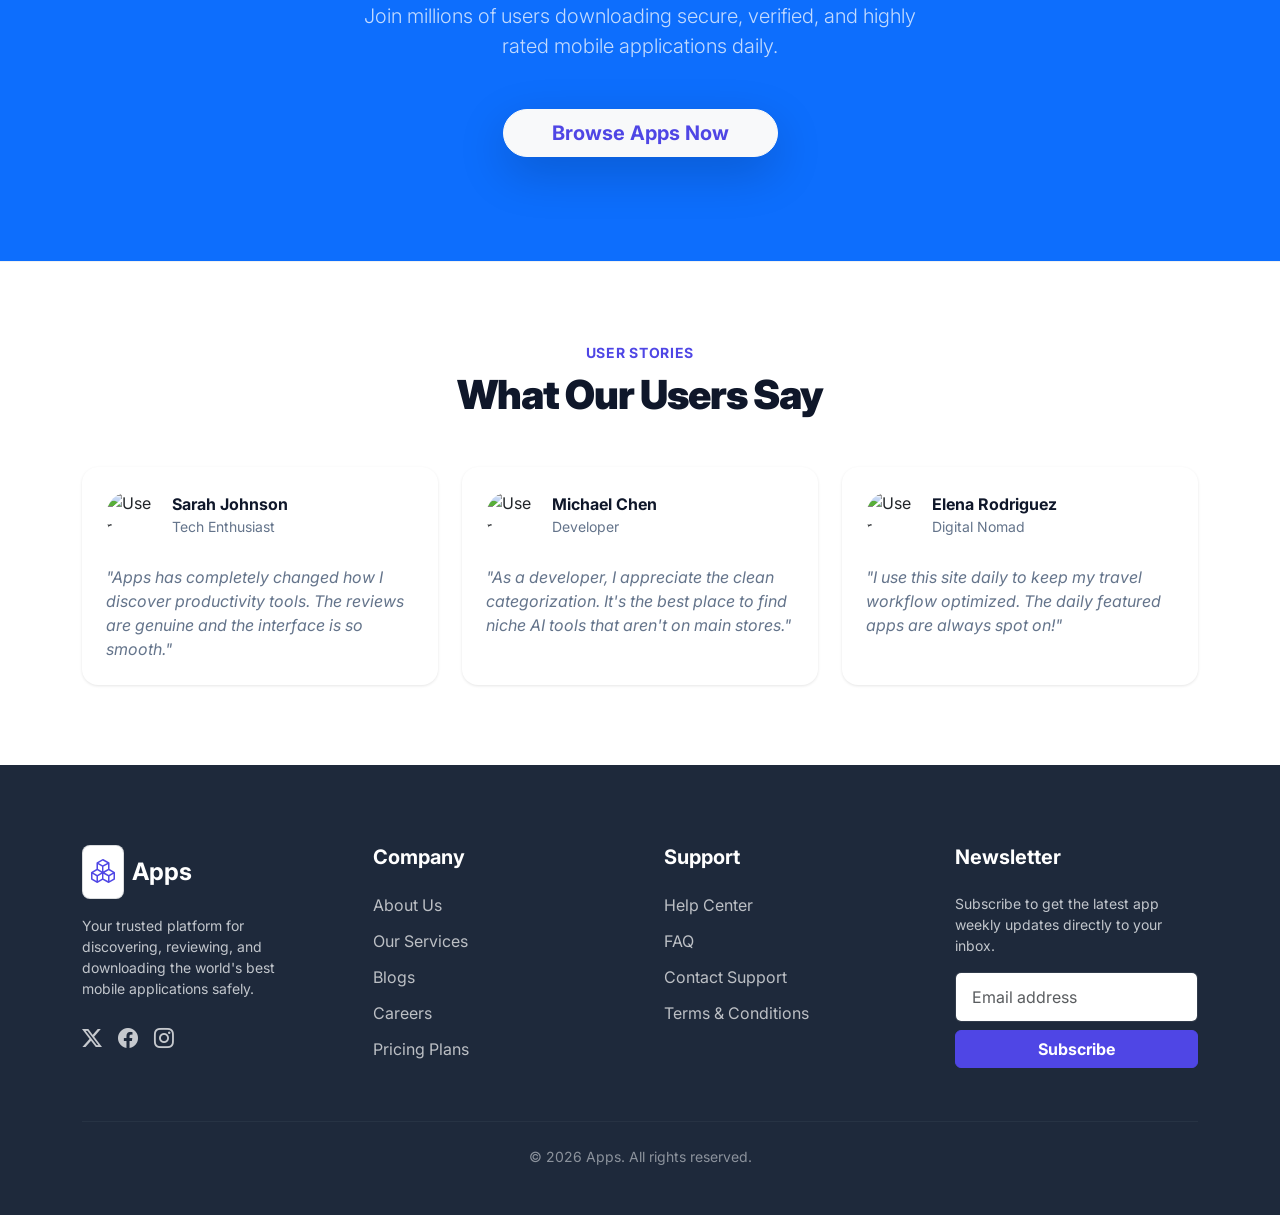
==== commit 5a494ec0: "3rd commit" ====
--- a/index.html
+++ b/index.html
@@ -53,14 +53,22 @@
                 </div>
 
                 <div class="offcanvas-body">
-                    <ul class="navbar-nav mx-auto mb-2 mb-lg-0">
+                    <ul class="navbar-nav ms-auto mb-2 mb-lg-0">
                         <li class="nav-item"><a class="nav-link active" href="index.html">Home</a></li>
                         <li class="nav-item"><a class="nav-link" href="home2.html">Home 2</a></li>
-                        <li class="nav-item"><a class="nav-link" href="apps.html">Apps</a></li>
+                        <li class="nav-item dropdown">
+                            <a class="nav-link dropdown-toggle" href="apps.html" role="button" data-bs-toggle="dropdown"
+                                aria-expanded="false">
+                                Apps
+                            </a>
+                            <ul class="dropdown-menu border-0 shadow-sm">
+                                <li><a class="dropdown-item" href="apps.html#education">Education Apps</a></li>
+                                <li><a class="dropdown-item" href="apps.html#information">Information Apps</a></li>
+                                <li><a class="dropdown-item" href="apps.html#entertainment">Entertainment Apps</a></li>
+                                <li><a class="dropdown-item" href="apps.html#tools">Tools</a></li>
+                            </ul>
+                        </li>
                         <li class="nav-item"><a class="nav-link" href="about.html">About</a></li>
-                        <li class="nav-item"><a class="nav-link" href="blogs.html">Blogs</a></li>
-                        <li class="nav-item"><a class="nav-link" href="pricing.html">Pricing</a></li>
-                        <li class="nav-item"><a class="nav-link" href="contact.html">Contact</a></li>
                     </ul>
 
                     <div class="d-flex align-items-center gap-3 mt-4 mt-lg-0">
@@ -533,10 +541,11 @@
                 <div class="col-lg-3 col-md-6">
                     <h5 class="footer-heading">Company</h5>
                     <ul class="list-unstyled mb-0">
-                        <li><a href="about.html" class="footer-link">About Us</a></li>
-                        <li><a href="blogs.html" class="footer-link">Blogs</a></li>
+                        <li><a href="about.html#about" class="footer-link">About Us</a></li>
+                        <li><a href="about.html#services" class="footer-link">Our Services</a></li>
+                        <li><a href="about.html#blogs" class="footer-link">Blogs</a></li>
                         <li><a href="#" class="footer-link">Careers</a></li>
-                        <li><a href="pricing.html" class="footer-link">Pricing Plans</a></li>
+                        <li><a href="about.html#pricing" class="footer-link">Pricing Plans</a></li>
                     </ul>
                 </div>
 
@@ -546,7 +555,7 @@
                     <ul class="list-unstyled mb-0">
                         <li><a href="#" class="footer-link">Help Center</a></li>
                         <li><a href="#" class="footer-link">FAQ</a></li>
-                        <li><a href="contact.html" class="footer-link">Contact Support</a></li>
+                        <li><a href="about.html#contact" class="footer-link">Contact Support</a></li>
                         <li><a href="#" class="footer-link">Terms & Conditions</a></li>
                     </ul>
                 </div>
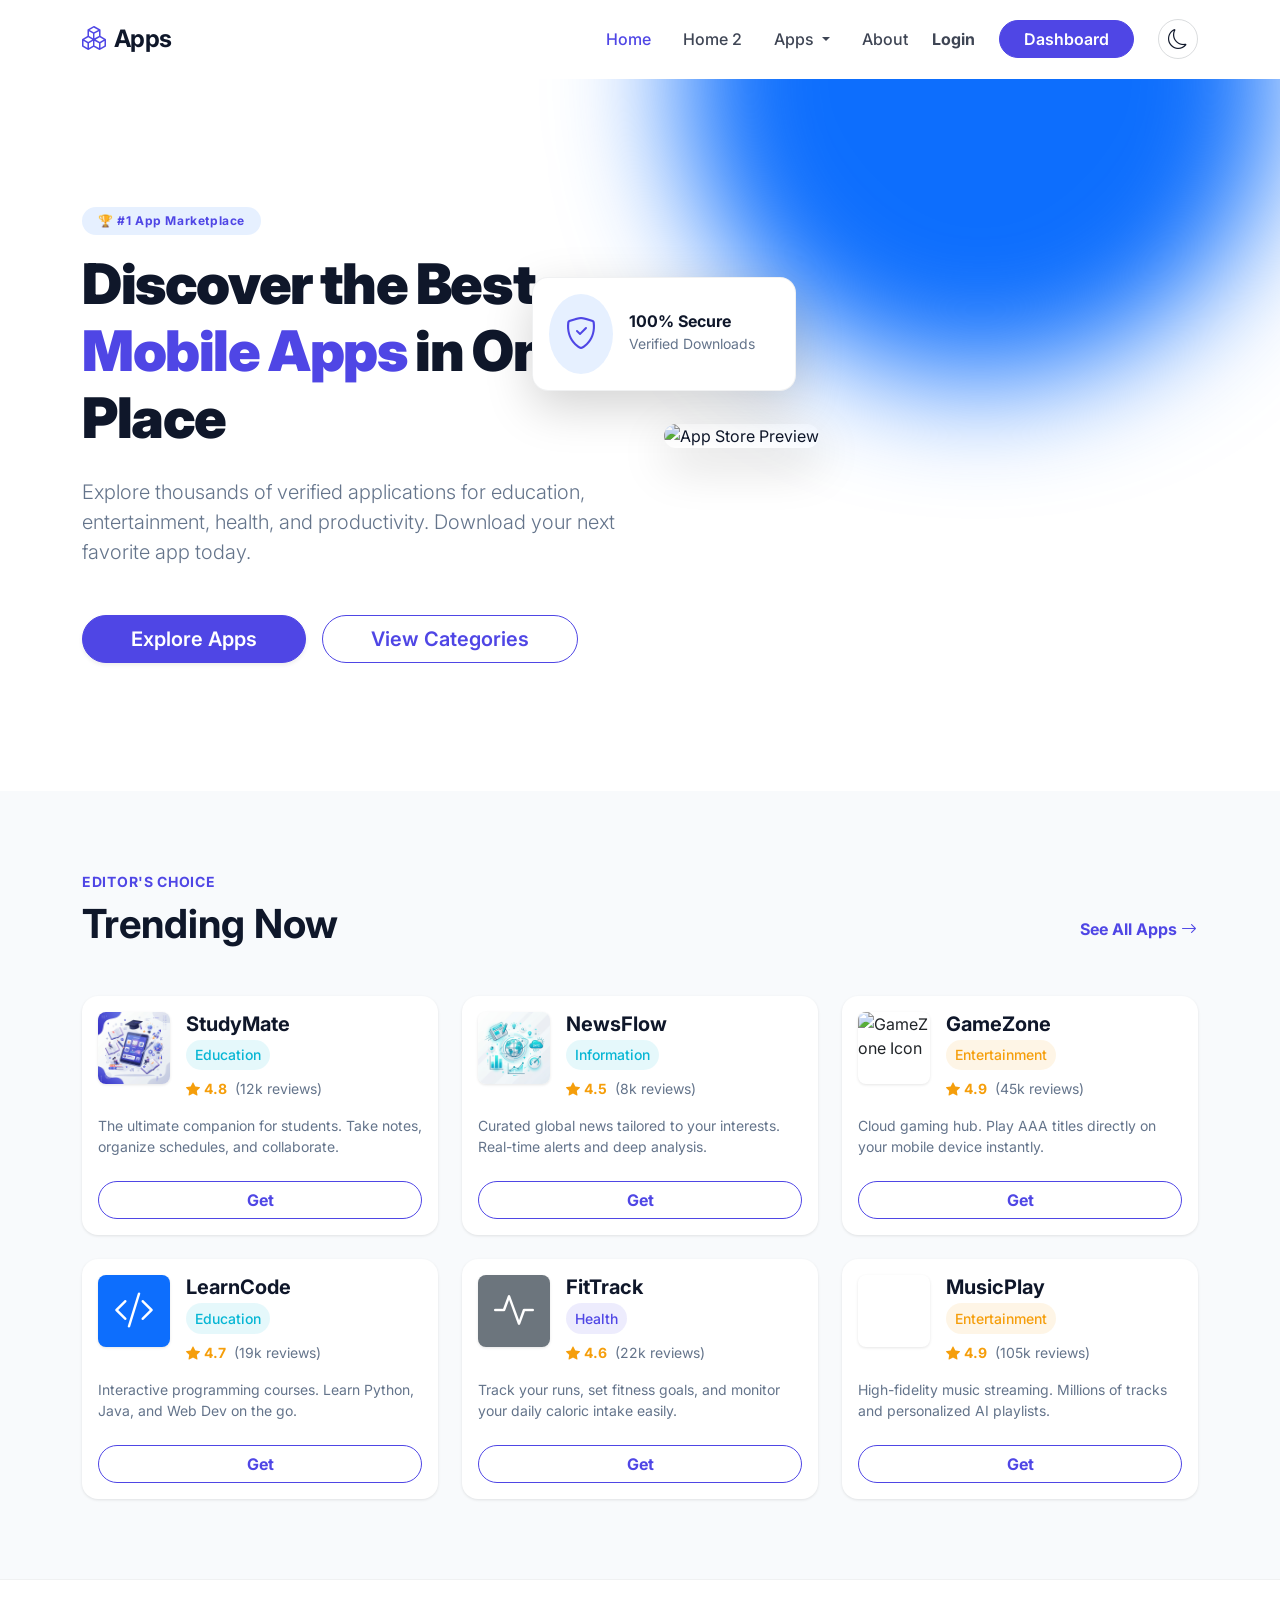
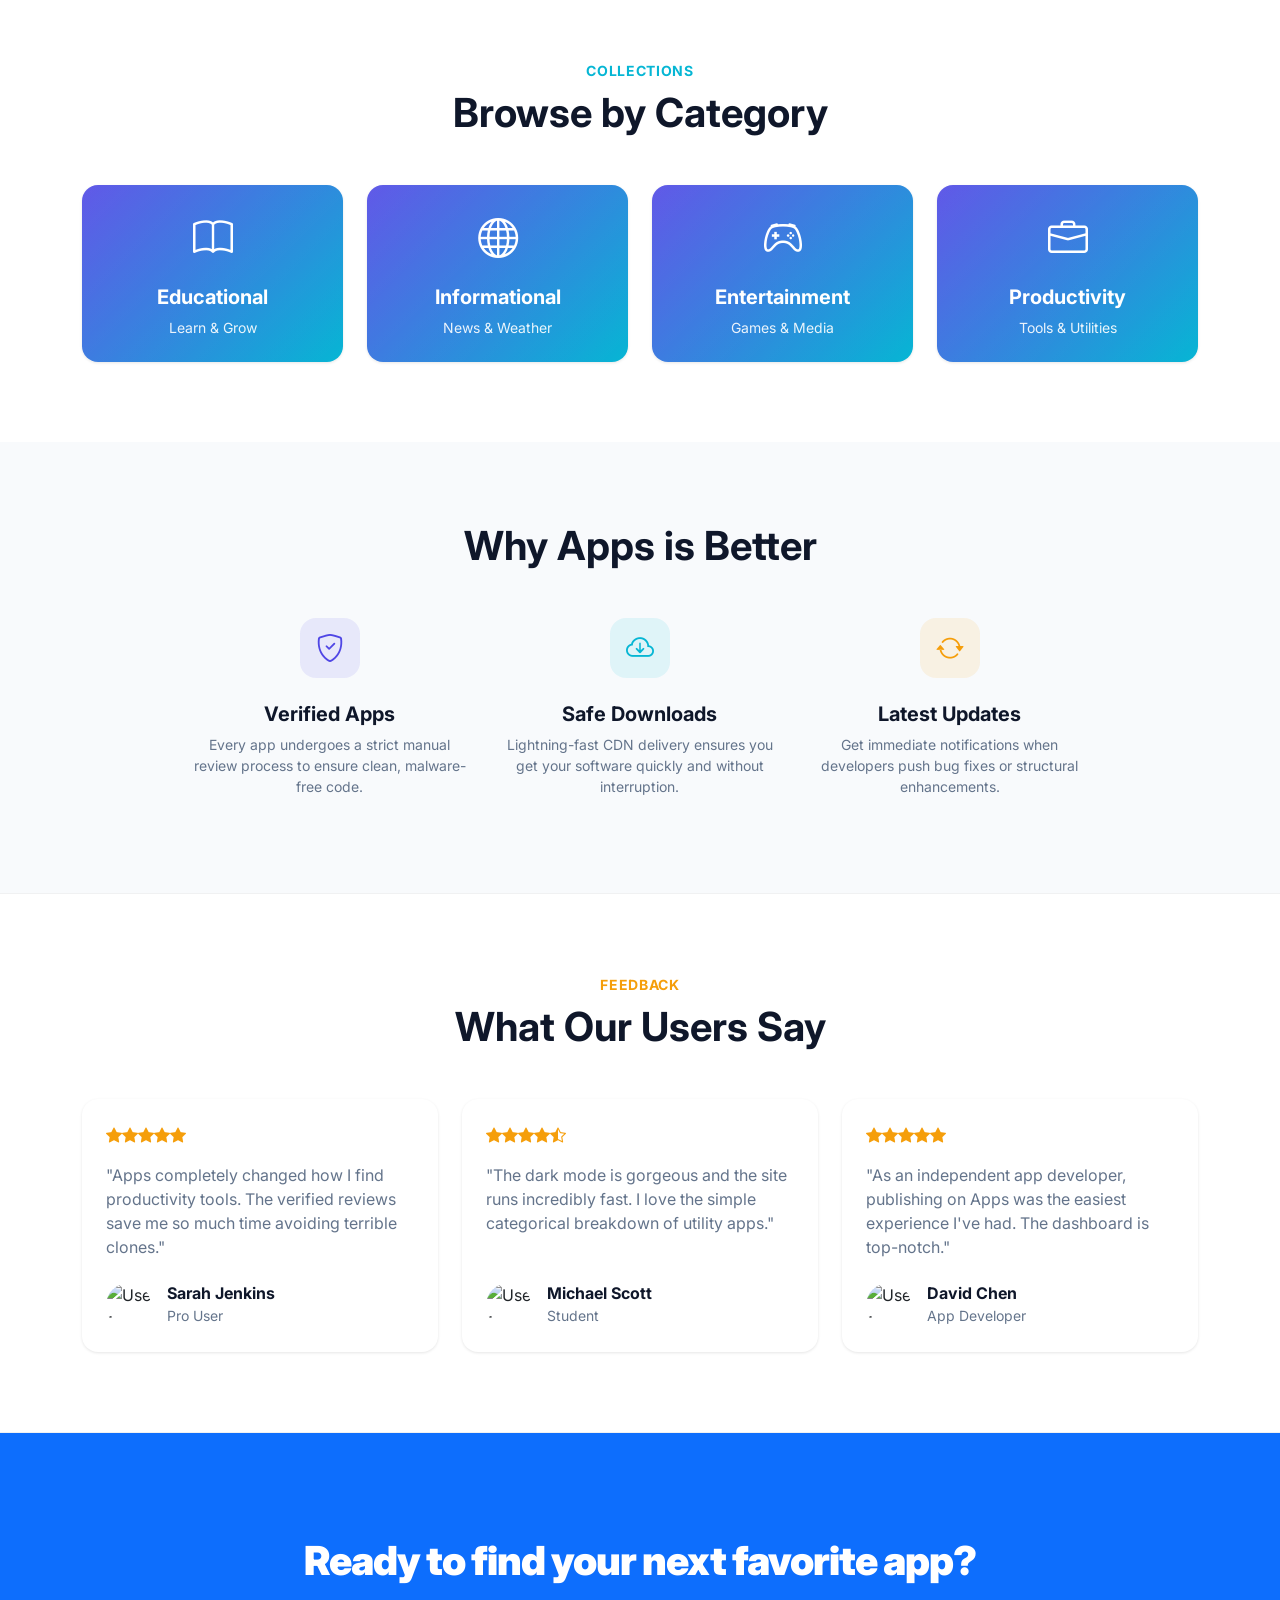
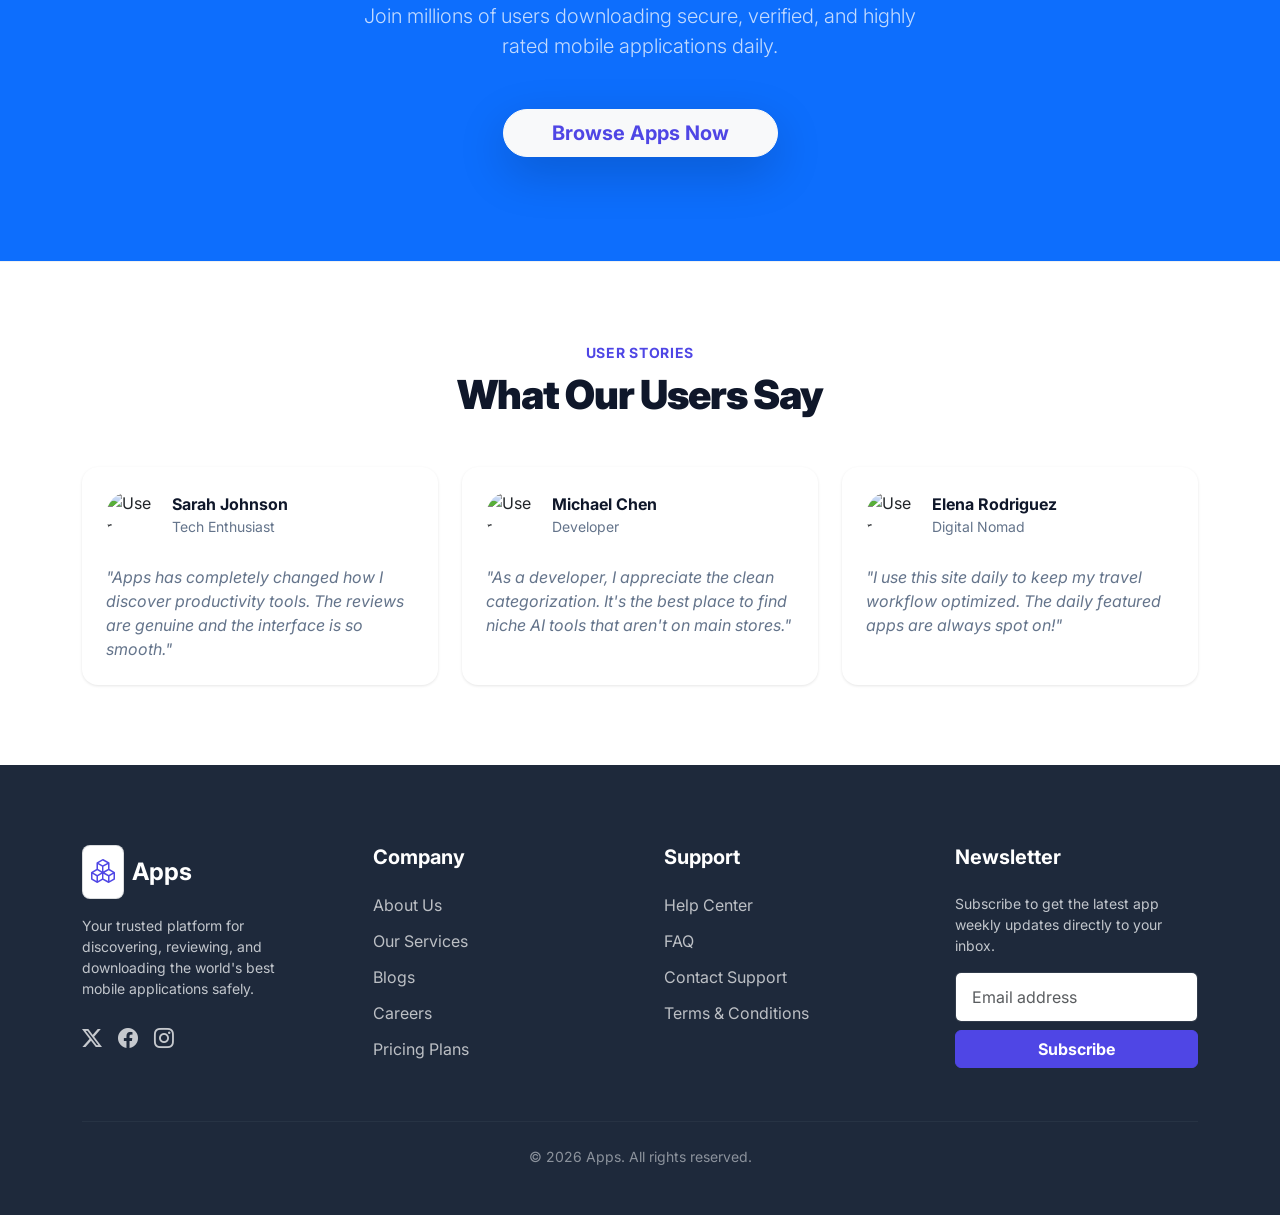
==== commit c7cabaca: "4th commit" ====
--- a/index.html
+++ b/index.html
@@ -62,10 +62,10 @@
                                 Apps
                             </a>
                             <ul class="dropdown-menu border-0 shadow-sm">
-                                <li><a class="dropdown-item" href="apps.html#education">Education Apps</a></li>
-                                <li><a class="dropdown-item" href="apps.html#information">Information Apps</a></li>
-                                <li><a class="dropdown-item" href="apps.html#entertainment">Entertainment Apps</a></li>
-                                <li><a class="dropdown-item" href="apps.html#tools">Tools</a></li>
+                                <li><a class="dropdown-item" href="education.html">Education Apps</a></li>
+                                <li><a class="dropdown-item" href="information.html">Information Apps</a></li>
+                                <li><a class="dropdown-item" href="entertainment.html">Entertainment Apps</a></li>
+                                <li><a class="dropdown-item" href="tools.html">Tools</a></li>
                             </ul>
                         </li>
                         <li class="nav-item"><a class="nav-link" href="about.html">About</a></li>
@@ -155,8 +155,8 @@
                 <div class="col-md-6 col-lg-4">
                     <div class="card card-custom border-0 p-3 h-100">
                         <div class="d-flex align-items-start gap-3">
-                            <img src="https://images.unsplash.com/photo-1546410531-b4cea3cb56b3?auto=format&fit=crop&q=80&w=200"
-                                alt="StudyMate Icon" class="app-icon-img">
+                            <img src="assets/edu_apps_placeholder_1772708315034.png" alt="StudyMate Icon"
+                                class="app-icon-img">
                             <div class="flex-grow-1">
                                 <h5 class="fw-bold mb-1 text-body">StudyMate</h5>
                                 <span class="badge-app rounded-pill small mb-2 d-inline-block">Education</span>
@@ -168,7 +168,7 @@
                         </div>
                         <p class="text-muted small mt-3 mb-4 flex-grow-1">The ultimate companion for students. Take
                             notes, organize schedules, and collaborate.</p>
-                        <a href="#" class="btn btn-outline-primary w-100 rounded-pill fw-bold">View App</a>
+                        <a href="#" class="btn btn-outline-primary w-100 rounded-pill fw-bold">Get</a>
                     </div>
                 </div>
 
@@ -176,8 +176,8 @@
                 <div class="col-md-6 col-lg-4">
                     <div class="card card-custom border-0 p-3 h-100">
                         <div class="d-flex align-items-start gap-3">
-                            <img src="https://images.unsplash.com/photo-1585241936939-f9f60408542c?auto=format&fit=crop&q=80&w=200"
-                                alt="NewsFlow Icon" class="app-icon-img">
+                            <img src="assets/info_apps_placeholder_1772708329588.png" alt="NewsFlow Icon"
+                                class="app-icon-img">
                             <div class="flex-grow-1">
                                 <h5 class="fw-bold mb-1 text-body">NewsFlow</h5>
                                 <span class="badge-app rounded-pill small mb-2 d-inline-block">Information</span>
@@ -189,7 +189,7 @@
                         </div>
                         <p class="text-muted small mt-3 mb-4 flex-grow-1">Curated global news tailored to your
                             interests. Real-time alerts and deep analysis.</p>
-                        <a href="#" class="btn btn-outline-primary w-100 rounded-pill fw-bold">View App</a>
+                        <a href="#" class="btn btn-outline-primary w-100 rounded-pill fw-bold">Get</a>
                     </div>
                 </div>
 
@@ -211,7 +211,7 @@
                         </div>
                         <p class="text-muted small mt-3 mb-4 flex-grow-1">Cloud gaming hub. Play AAA titles directly on
                             your mobile device instantly.</p>
-                        <a href="#" class="btn btn-outline-primary w-100 rounded-pill fw-bold">View App</a>
+                        <a href="#" class="btn btn-outline-primary w-100 rounded-pill fw-bold">Get</a>
                     </div>
                 </div>
 
@@ -235,7 +235,7 @@
                         </div>
                         <p class="text-muted small mt-3 mb-4 flex-grow-1">Interactive programming courses. Learn Python,
                             Java, and Web Dev on the go.</p>
-                        <a href="#" class="btn btn-outline-primary w-100 rounded-pill fw-bold">View App</a>
+                        <a href="#" class="btn btn-outline-primary w-100 rounded-pill fw-bold">Get</a>
                     </div>
                 </div>
 
@@ -259,7 +259,7 @@
                         </div>
                         <p class="text-muted small mt-3 mb-4 flex-grow-1">Track your runs, set fitness goals, and
                             monitor your daily caloric intake easily.</p>
-                        <a href="#" class="btn btn-outline-primary w-100 rounded-pill fw-bold">View App</a>
+                        <a href="#" class="btn btn-outline-primary w-100 rounded-pill fw-bold">Get</a>
                     </div>
                 </div>
 
@@ -283,7 +283,7 @@
                         </div>
                         <p class="text-muted small mt-3 mb-4 flex-grow-1">High-fidelity music streaming. Millions of
                             tracks and personalized AI playlists.</p>
-                        <a href="#" class="btn btn-outline-primary w-100 rounded-pill fw-bold">View App</a>
+                        <a href="#" class="btn btn-outline-primary w-100 rounded-pill fw-bold">Get</a>
                     </div>
                 </div>
             </div>
@@ -301,41 +301,37 @@
             <div class="row g-4">
                 <div class="col-6 col-lg-3">
                     <a href="services.html" class="text-decoration-none">
-                        <div class="card card-custom border-0 p-4 text-center h-100 bg-primary-custom"
-                            style="--card-bg: rgba(79, 70, 229, 0.05);">
-                            <i class="bi bi-book fs-1 text-primary mb-3"></i>
-                            <h5 class="fw-bold text-body mb-0">Educational</h5>
-                            <p class="small text-muted mt-2 mb-0">Learn & Grow</p>
+                        <div class="card card-custom card-category-premium p-4 text-center h-100">
+                            <i class="bi bi-book fs-1 mb-3"></i>
+                            <h5 class="fw-bold mb-0">Educational</h5>
+                            <p class="small mt-2 mb-0">Learn & Grow</p>
                         </div>
                     </a>
                 </div>
                 <div class="col-6 col-lg-3">
                     <a href="services.html" class="text-decoration-none">
-                        <div class="card card-custom border-0 p-4 text-center h-100 bg-secondary-custom"
-                            style="--card-bg: rgba(6, 182, 212, 0.05);">
-                            <i class="bi bi-globe fs-1 text-secondary mb-3"></i>
-                            <h5 class="fw-bold text-body mb-0">Informational</h5>
-                            <p class="small text-muted mt-2 mb-0">News & Weather</p>
+                        <div class="card card-custom card-category-premium p-4 text-center h-100">
+                            <i class="bi bi-globe fs-1 mb-3"></i>
+                            <h5 class="fw-bold mb-0">Informational</h5>
+                            <p class="small mt-2 mb-0">News & Weather</p>
                         </div>
                     </a>
                 </div>
                 <div class="col-6 col-lg-3">
                     <a href="services.html" class="text-decoration-none">
-                        <div class="card card-custom border-0 p-4 text-center h-100 bg-tertiary-custom"
-                            style="--card-bg: rgba(245, 158, 11, 0.05);">
-                            <i class="bi bi-controller fs-1 text-tertiary mb-3"></i>
-                            <h5 class="fw-bold text-body mb-0">Entertainment</h5>
-                            <p class="small text-muted mt-2 mb-0">Games & Media</p>
+                        <div class="card card-custom card-category-premium p-4 text-center h-100">
+                            <i class="bi bi-controller fs-1 mb-3"></i>
+                            <h5 class="fw-bold mb-0">Entertainment</h5>
+                            <p class="small mt-2 mb-0">Games & Media</p>
                         </div>
                     </a>
                 </div>
                 <div class="col-6 col-lg-3">
                     <a href="services.html" class="text-decoration-none">
-                        <div class="card card-custom border-0 p-4 text-center h-100"
-                            style="--card-bg: rgba(100, 116, 139, 0.05);">
-                            <i class="bi bi-briefcase fs-1 text-body mb-3 opacity-75"></i>
-                            <h5 class="fw-bold text-body mb-0">Productivity</h5>
-                            <p class="small text-muted mt-2 mb-0">Tools & Utilities</p>
+                        <div class="card card-custom card-category-premium p-4 text-center h-100">
+                            <i class="bi bi-briefcase fs-1 mb-3"></i>
+                            <h5 class="fw-bold mb-0">Productivity</h5>
+                            <p class="small mt-2 mb-0">Tools & Utilities</p>
                         </div>
                     </a>
                 </div>
--- a/assets/style.css
+++ b/assets/style.css
@@ -218,6 +218,30 @@
 .nav-link.active {
     opacity: 1;
     color: var(--primary) !important;
+}
+
+/* Dropdown Customization */
+.dropdown-menu {
+    background-color: var(--header-bg);
+    backdrop-filter: blur(10px);
+    border: 1px solid var(--border-color);
+    border-radius: var(--radius-md);
+    padding: 0.5rem;
+    box-shadow: var(--shadow-md);
+}
+
+.dropdown-item {
+    color: var(--text-color) !important;
+    font-weight: 500;
+    padding: 0.6rem 1rem;
+    border-radius: var(--radius-sm);
+    transition: all var(--transition-speed);
+}
+
+.dropdown-item:hover {
+    background-color: rgba(79, 70, 229, 0.1);
+    color: var(--primary) !important;
+    transform: translateX(4px);
 }
 
 /* Cards */
@@ -372,4 +396,148 @@
 .icon-box-primary {
     background-color: rgba(79, 70, 229, 0.1);
     color: var(--primary);
+}
+
+/* Premium Category Card */
+.card-category-premium {
+    background: linear-gradient(135deg, #4f46e5 0%, #06b6d4 100%) !important;
+    border: none !important;
+    transition: all 0.4s cubic-bezier(0.4, 0, 0.2, 1) !important;
+    position: relative;
+    overflow: hidden;
+    z-index: 1;
+}
+
+.card-category-premium::before {
+    content: '';
+    position: absolute;
+    top: 0;
+    left: 0;
+    width: 100%;
+    height: 100%;
+    background: linear-gradient(135deg, rgba(255, 255, 255, 0.1) 0%, rgba(255, 255, 255, 0) 100%);
+    z-index: -1;
+}
+
+.card-category-premium:hover {
+    transform: translateY(-8px) scale(1.02) !important;
+    box-shadow: 0 20px 40px rgba(79, 70, 229, 0.3) !important;
+}
+
+.card-category-premium i,
+.card-category-premium h5,
+.card-category-premium p {
+    color: #ffffff !important;
+}
+
+
+.card-category-premium p {
+    opacity: 0.9;
+}
+
+/* Microsoft Store Style Components */
+.hero-spotlight {
+    position: relative;
+    border-radius: 1.5rem;
+    overflow: hidden;
+    background: var(--card-bg);
+    border: 1px solid var(--border-color);
+    margin-bottom: 3rem;
+    transition: transform 0.3s ease;
+}
+
+.hero-spotlight:hover {
+    transform: scale(1.005);
+}
+
+.hero-content {
+    padding: 3.5rem;
+    z-index: 2;
+    position: relative;
+    max-width: 60%;
+    background: linear-gradient(90deg, var(--bg-body) 0%, rgba(var(--bg-body-rgb), 0.8) 70%, transparent 100%);
+}
+
+.hero-bg-img {
+    position: absolute;
+    top: 0;
+    right: 0;
+    width: 70%;
+    height: 100%;
+    object-fit: cover;
+    z-index: 1;
+    mask-image: linear-gradient(to left, black 60%, transparent 100%);
+    -webkit-mask-image: linear-gradient(to left, black 60%, transparent 100%);
+}
+
+.app-list-item {
+    display: flex;
+    align-items: center;
+    gap: 1rem;
+    padding: 1rem;
+    border-radius: 1rem;
+    transition: background 0.2s ease;
+    text-decoration: none;
+    color: inherit;
+    border: 1px solid transparent;
+}
+
+.app-list-item:hover {
+    background: rgba(var(--primary-rgb, 79, 70, 229), 0.05);
+    border-color: var(--border-color);
+    color: inherit;
+}
+
+.app-list-icon {
+    width: 56px;
+    height: 56px;
+    border-radius: 0.75rem;
+    object-fit: cover;
+    box-shadow: 0 4px 12px rgba(0, 0, 0, 0.1);
+}
+
+.section-title-sm {
+    font-size: 1.25rem;
+    font-weight: 700;
+    margin-bottom: 1.5rem;
+    display: flex;
+    align-items: center;
+    gap: 0.5rem;
+}
+
+.price-tag {
+    font-weight: 600;
+    color: var(--primary);
+}
+
+.scroll-container {
+    display: flex;
+    overflow-x: auto;
+    gap: 1.5rem;
+    padding: 0.5rem 0.5rem 1.5rem 0.5rem;
+    scrollbar-width: none;
+    margin-left: -0.5rem;
+    margin-right: -0.5rem;
+}
+
+.scroll-container::-webkit-scrollbar {
+    display: none;
+}
+
+.scroll-item {
+    flex: 0 0 280px;
+}
+
+@media (max-width: 991px) {
+    .hero-content {
+        max-width: 100%;
+        background: linear-gradient(180deg, rgba(var(--bg-body-rgb), 0.9) 0%, var(--bg-body) 100%);
+        padding: 2.5rem;
+    }
+
+    .hero-bg-img {
+        width: 100%;
+        opacity: 0.3;
+        mask-image: none;
+    }
 }
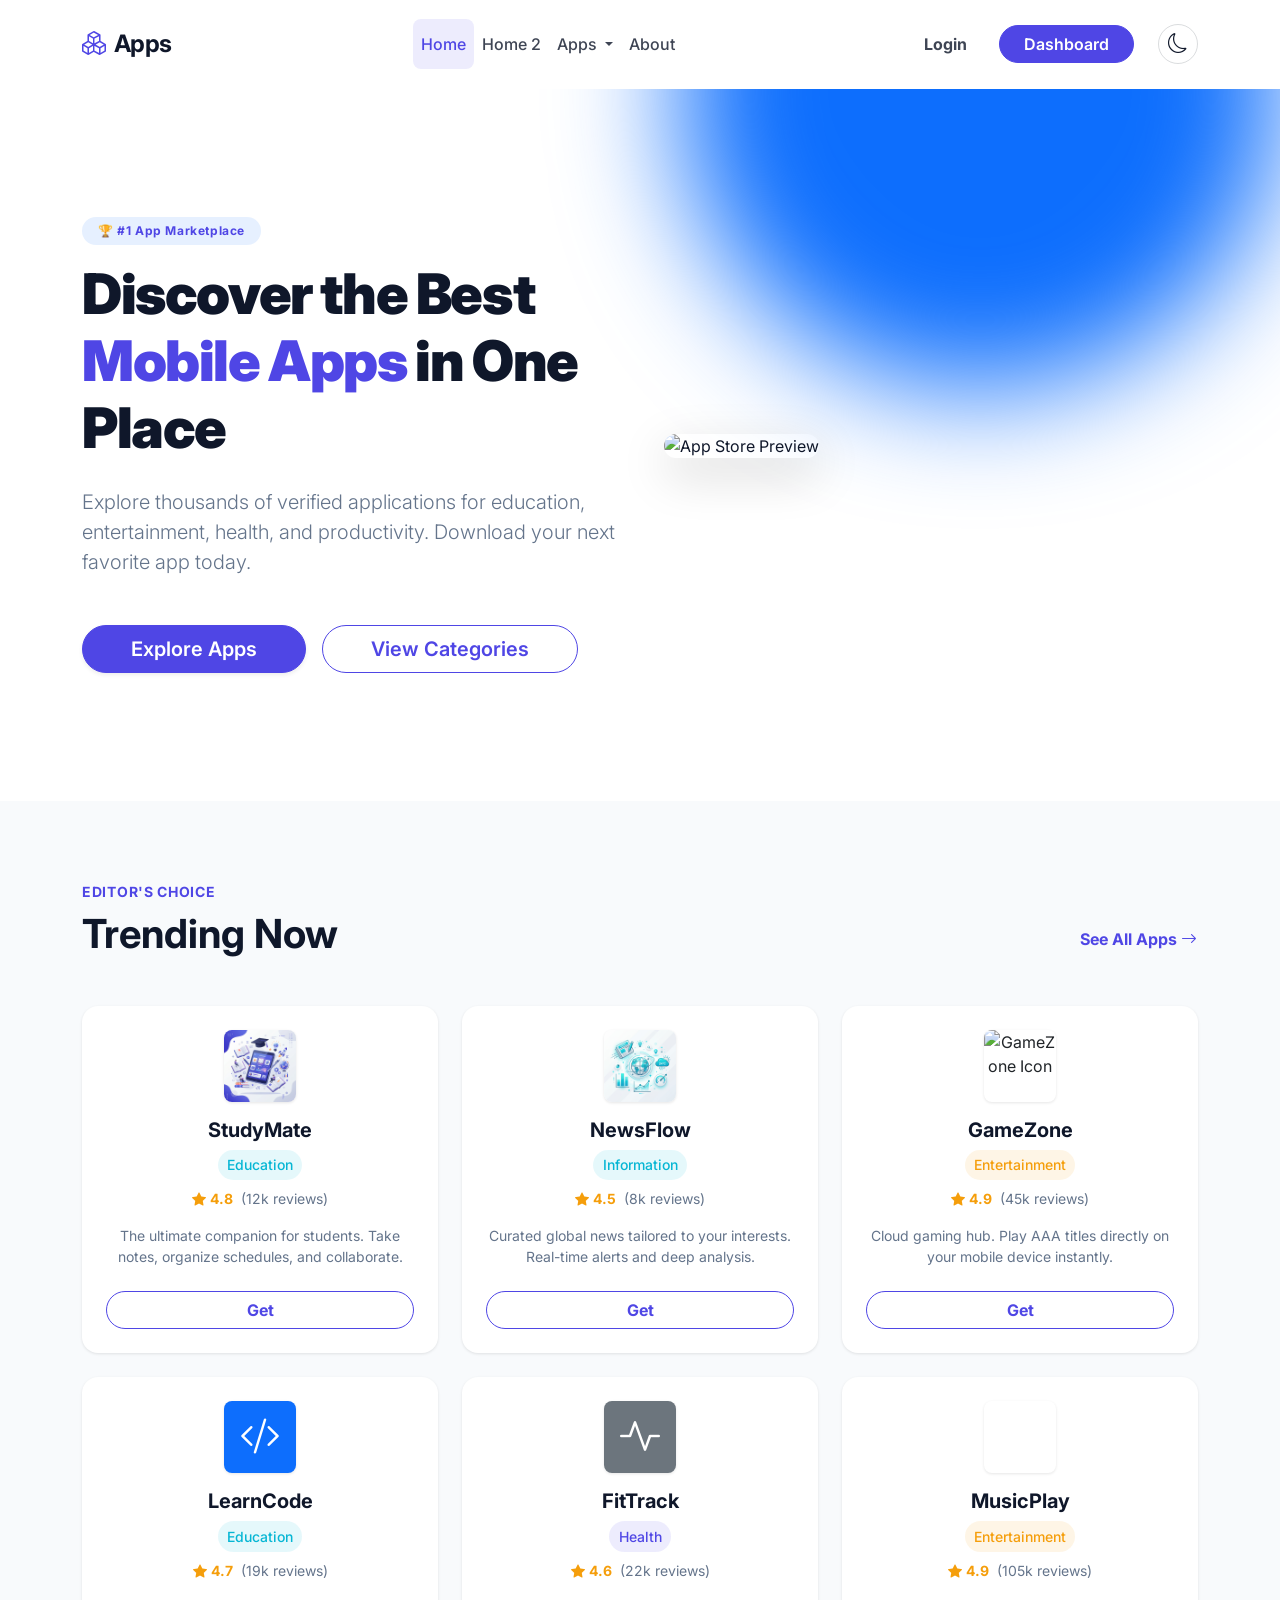
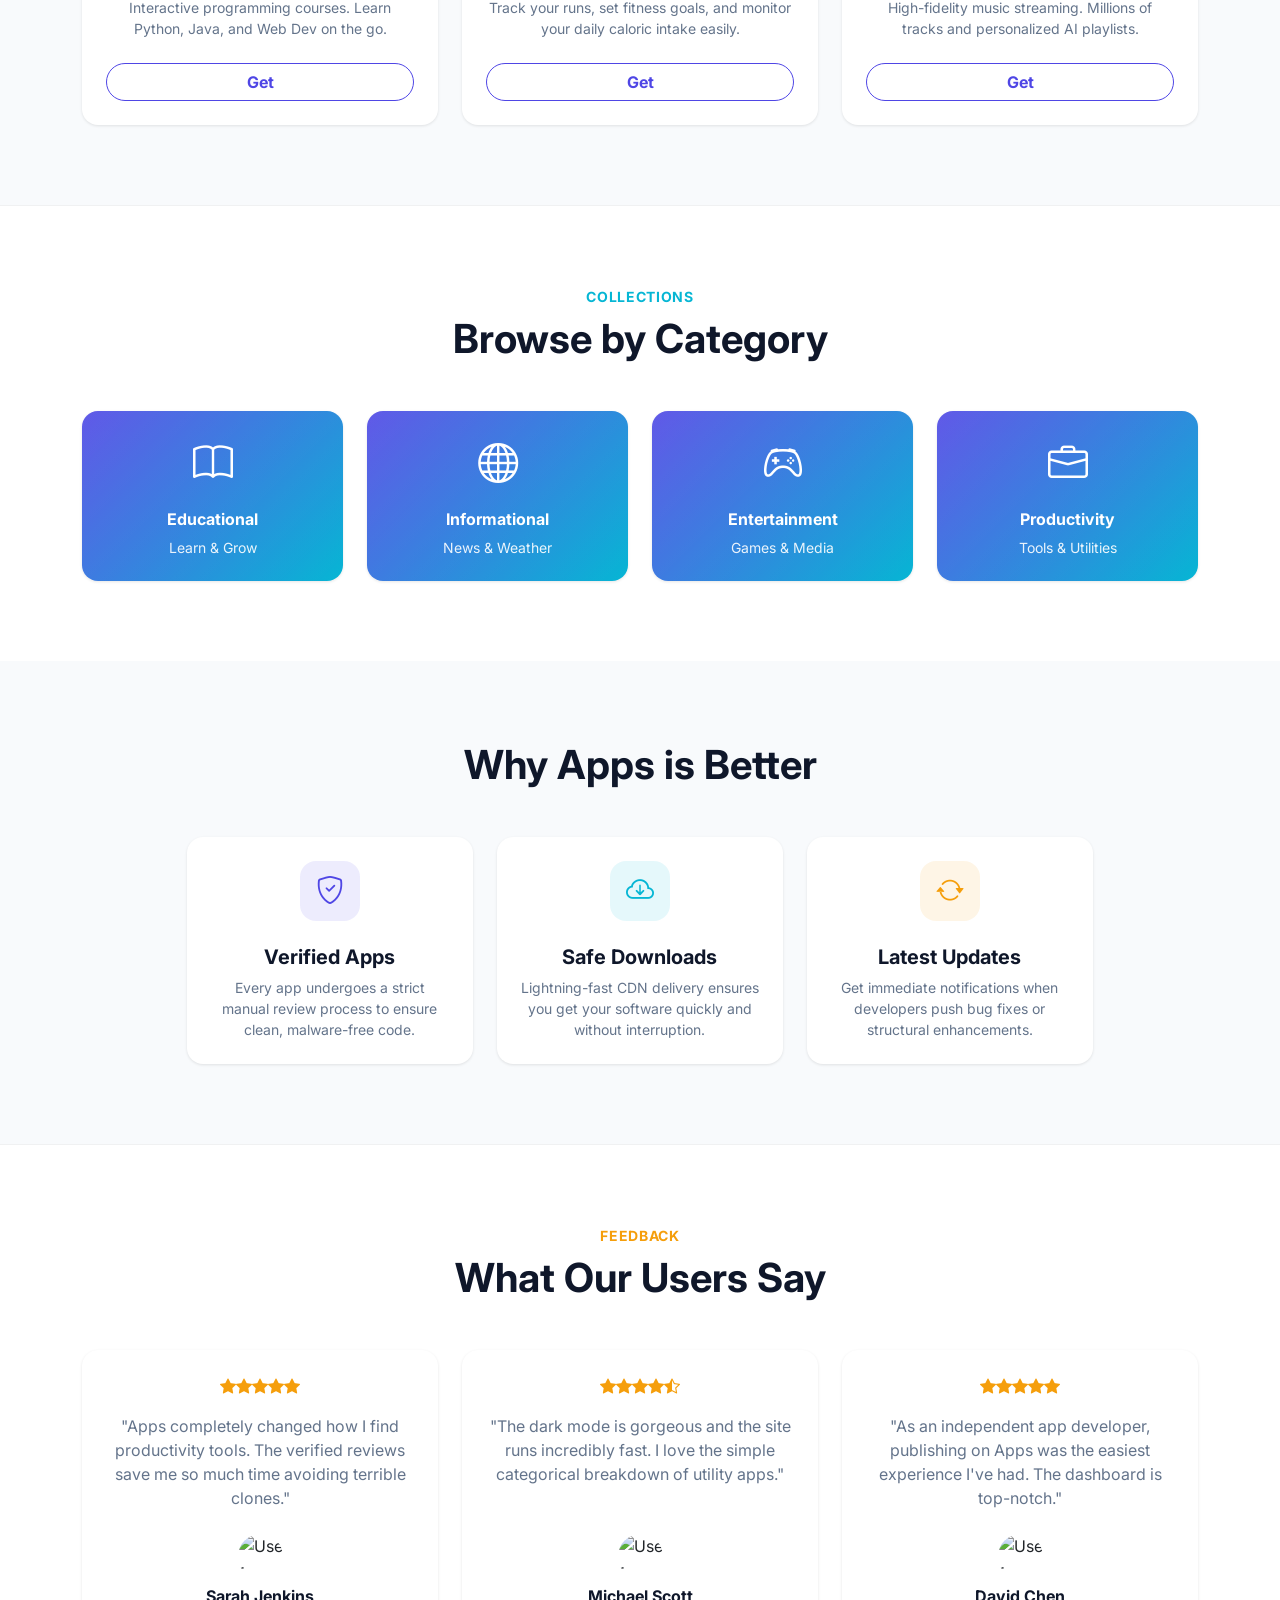
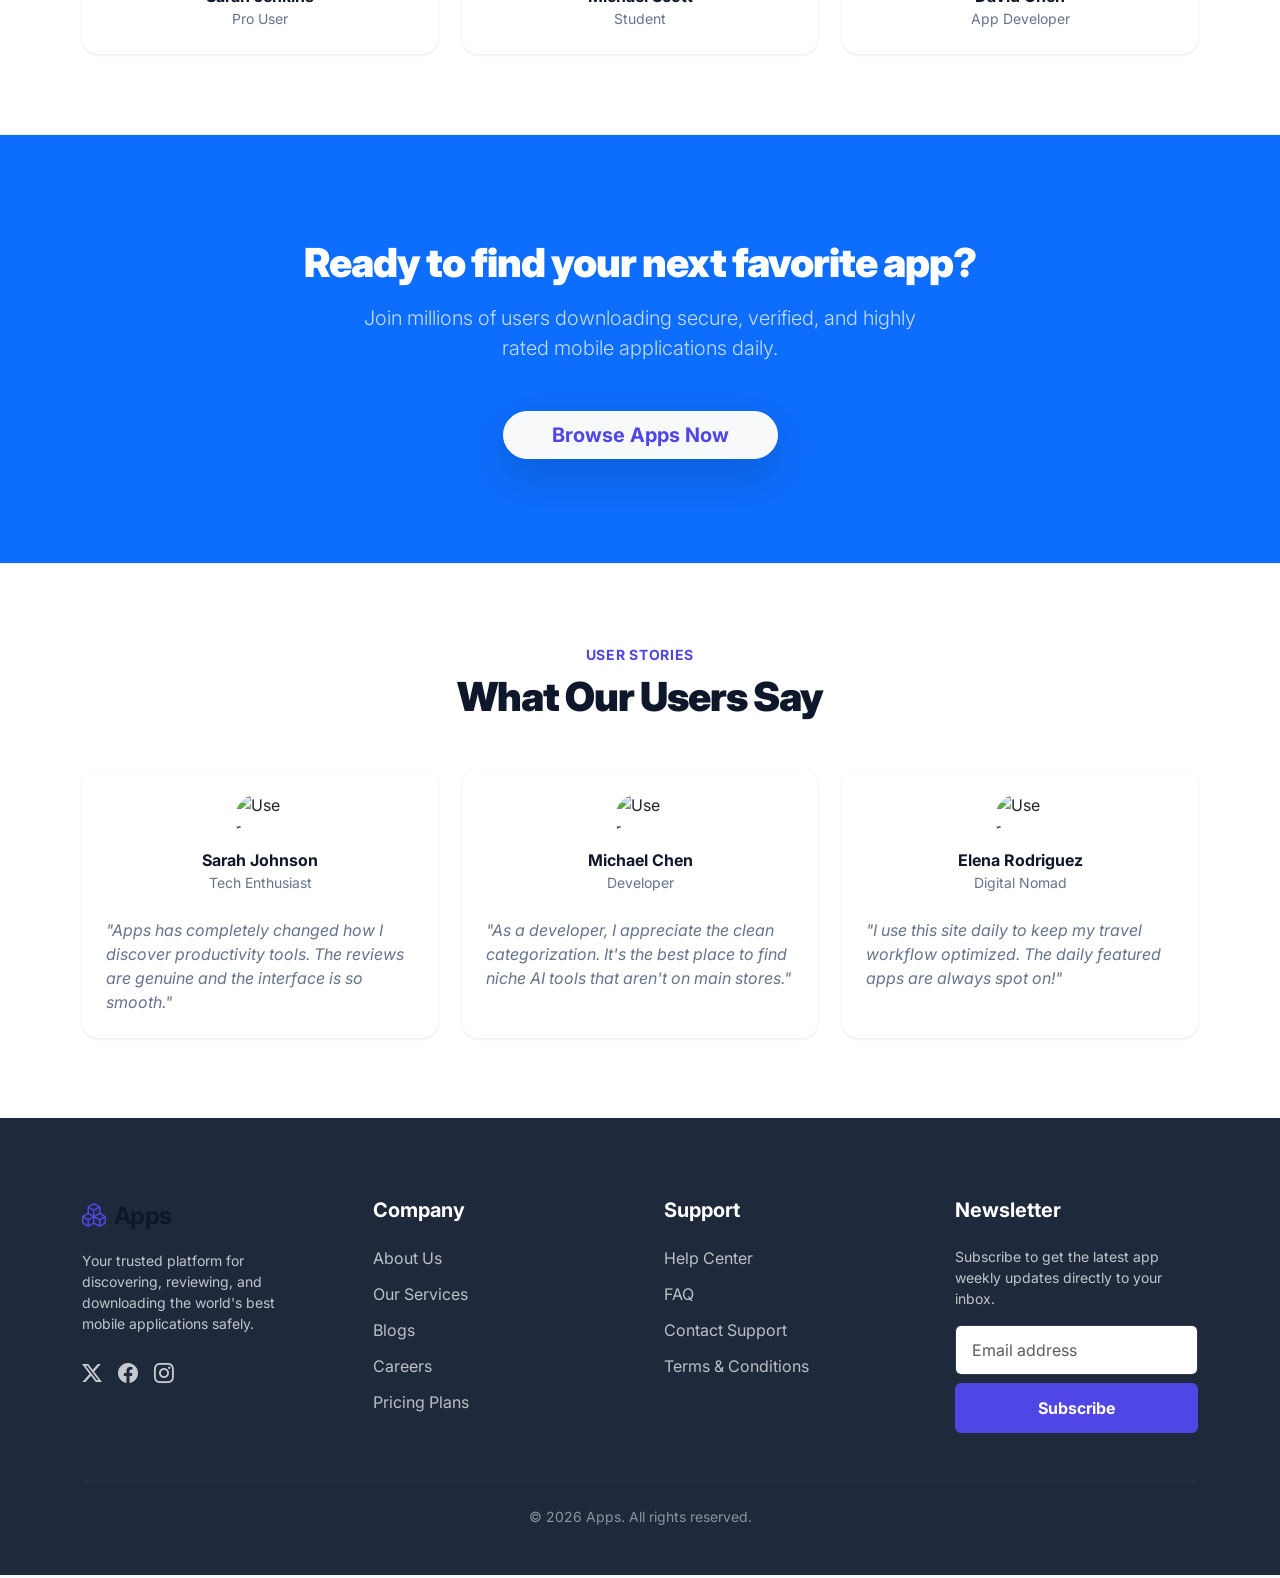
==== commit 0425a7a3: "5th commit" ====
--- a/index.html
+++ b/index.html
@@ -26,7 +26,7 @@
 <body>
 
     <!-- Header Navigation -->
-    <nav class="navbar navbar-expand-lg sticky-top bg-body border-bottom border-light border-opacity-10">
+    <nav class="navbar navbar-expand-md sticky-top bg-body border-bottom border-light border-opacity-10">
         <div class="container">
             <!-- Brand -->
             <a class="navbar-brand d-flex align-items-center gap-2 fw-bold text-primary" href="index.html">
@@ -41,7 +41,7 @@
             </button>
 
             <!-- Offcanvas Menu (Mobile + Desktop routing) -->
-            <div class="offcanvas offcanvas-start" tabindex="-1" id="offcanvasNavbar"
+            <div class="offcanvas offcanvas-start bg-body" tabindex="-1" id="offcanvasNavbar"
                 aria-labelledby="offcanvasNavbarLabel">
                 <div class="offcanvas-header">
                     <h5 class="offcanvas-title fw-bold text-primary d-flex align-items-center gap-2"
@@ -53,7 +53,7 @@
                 </div>
 
                 <div class="offcanvas-body">
-                    <ul class="navbar-nav ms-auto mb-2 mb-lg-0">
+                    <ul class="navbar-nav mx-auto mb-2 mb-md-0">
                         <li class="nav-item"><a class="nav-link active" href="index.html">Home</a></li>
                         <li class="nav-item"><a class="nav-link" href="home2.html">Home 2</a></li>
                         <li class="nav-item dropdown">
@@ -71,15 +71,15 @@
                         <li class="nav-item"><a class="nav-link" href="about.html">About</a></li>
                     </ul>
 
-                    <div class="d-flex align-items-center gap-3 mt-4 mt-lg-0">
+                    <div class="d-flex align-items-center gap-3 mt-4 mt-md-0">
                         <a href="login.html" class="nav-link fw-bold">Login</a>
                         <a href="dashboard.html" class="btn btn-primary rounded-pill px-4">Dashboard</a>
                         <!-- Theme Toggle Button -->
                         <button
-                            class="theme-toggle-btn theme-toggle btn border border-secondary border-opacity-25 rounded-circle d-flex align-items-center justify-content-center p-0 ms-lg-2"
+                            class="theme-toggle-btn theme-toggle btn border border-secondary border-opacity-25 rounded-circle d-flex align-items-center justify-content-center p-0 ms-md-2"
                             style="width: 40px; height: 40px;" aria-label="Toggle Theme">
                             <i class="bi bi-moon fs-5 text-body"></i>
-                            <span class="theme-text d-lg-none ms-2 text-body">Dark Mode</span>
+                            <span class="theme-text d-md-none ms-2 text-body">Dark Mode</span>
                         </button>
                     </div>
                 </div>
@@ -118,19 +118,7 @@
                             class="img-fluid rounded-4 shadow-lg w-100" alt="App Store Preview"
                             style="object-fit: cover; aspect-ratio: 4/3;">
 
-                        <!-- Floating Glass Card Over Image -->
-                        <div class="position-absolute bottom-0 start-0 translate-middle p-3 bg-body border border-secondary border-opacity-10 rounded-4 shadow-lg d-none d-md-block"
-                            style="backdrop-filter: blur(10px);">
-                            <div class="d-flex align-items-center gap-3">
-                                <div class="bg-primary bg-opacity-10 p-3 rounded-circle text-primary">
-                                    <i class="bi bi-shield-check fs-2"></i>
-                                </div>
-                                <div class="text-start pe-4">
-                                    <h6 class="fw-bold mb-0 text-body">100% Secure</h6>
-                                    <small class="text-muted">Verified Downloads</small>
-                                </div>
-                            </div>
-                        </div>
+
                     </div>
                 </div>
             </div>
@@ -150,23 +138,20 @@
                     Apps <i class="bi bi-arrow-right"></i></a>
             </div>
 
-            <div class="row g-4">
+            <div class="row g-4 justify-content-center">
                 <!-- App 1: StudyMate -->
                 <div class="col-md-6 col-lg-4">
-                    <div class="card card-custom border-0 p-3 h-100">
-                        <div class="d-flex align-items-start gap-3">
-                            <img src="assets/edu_apps_placeholder_1772708315034.png" alt="StudyMate Icon"
-                                class="app-icon-img">
-                            <div class="flex-grow-1">
-                                <h5 class="fw-bold mb-1 text-body">StudyMate</h5>
-                                <span class="badge-app rounded-pill small mb-2 d-inline-block">Education</span>
-                                <div class="d-flex align-items-center gap-1 text-tertiary small fw-bold">
-                                    <i class="bi bi-star-fill"></i> 4.8
-                                    <span class="text-muted fw-normal ms-1">(12k reviews)</span>
-                                </div>
-                            </div>
-                        </div>
-                        <p class="text-muted small mt-3 mb-4 flex-grow-1">The ultimate companion for students. Take
+                    <div class="card card-custom border-0 p-4 h-100 d-flex flex-column text-center">
+                        <img src="assets/edu_apps_placeholder_1772708315034.png" alt="StudyMate Icon"
+                            class="app-icon-img mb-3 mx-auto">
+                        <h5 class="fw-bold mb-2 text-body">StudyMate</h5>
+                        <span class="badge-app rounded-pill small mb-2 d-inline-block mx-auto">Education</span>
+                        <div
+                            class="d-flex justify-content-center align-items-center gap-1 text-tertiary small fw-bold mb-3">
+                            <i class="bi bi-star-fill"></i> 4.8
+                            <span class="text-muted fw-normal ms-1">(12k reviews)</span>
+                        </div>
+                        <p class="text-muted small mb-4 flex-grow-1">The ultimate companion for students. Take
                             notes, organize schedules, and collaborate.</p>
                         <a href="#" class="btn btn-outline-primary w-100 rounded-pill fw-bold">Get</a>
                     </div>
@@ -174,20 +159,17 @@
 
                 <!-- App 2: NewsFlow -->
                 <div class="col-md-6 col-lg-4">
-                    <div class="card card-custom border-0 p-3 h-100">
-                        <div class="d-flex align-items-start gap-3">
-                            <img src="assets/info_apps_placeholder_1772708329588.png" alt="NewsFlow Icon"
-                                class="app-icon-img">
-                            <div class="flex-grow-1">
-                                <h5 class="fw-bold mb-1 text-body">NewsFlow</h5>
-                                <span class="badge-app rounded-pill small mb-2 d-inline-block">Information</span>
-                                <div class="d-flex align-items-center gap-1 text-tertiary small fw-bold">
-                                    <i class="bi bi-star-fill"></i> 4.5
-                                    <span class="text-muted fw-normal ms-1">(8k reviews)</span>
-                                </div>
-                            </div>
-                        </div>
-                        <p class="text-muted small mt-3 mb-4 flex-grow-1">Curated global news tailored to your
+                    <div class="card card-custom border-0 p-4 h-100 d-flex flex-column text-center">
+                        <img src="assets/info_apps_placeholder_1772708329588.png" alt="NewsFlow Icon"
+                            class="app-icon-img mb-3 mx-auto">
+                        <h5 class="fw-bold mb-2 text-body">NewsFlow</h5>
+                        <span class="badge-app rounded-pill small mb-2 d-inline-block mx-auto">Information</span>
+                        <div
+                            class="d-flex justify-content-center align-items-center gap-1 text-tertiary small fw-bold mb-3">
+                            <i class="bi bi-star-fill"></i> 4.5
+                            <span class="text-muted fw-normal ms-1">(8k reviews)</span>
+                        </div>
+                        <p class="text-muted small mb-4 flex-grow-1">Curated global news tailored to your
                             interests. Real-time alerts and deep analysis.</p>
                         <a href="#" class="btn btn-outline-primary w-100 rounded-pill fw-bold">Get</a>
                     </div>
@@ -195,21 +177,18 @@
 
                 <!-- App 3: GameZone -->
                 <div class="col-md-6 col-lg-4">
-                    <div class="card card-custom border-0 p-3 h-100">
-                        <div class="d-flex align-items-start gap-3">
-                            <img src="https://images.unsplash.com/photo-1552820728-8b83bb6b773f?auto=format&fit=crop&q=80&w=200"
-                                alt="GameZone Icon" class="app-icon-img">
-                            <div class="flex-grow-1">
-                                <h5 class="fw-bold mb-1 text-body">GameZone</h5>
-                                <span class="badge-app rounded-pill small mb-2 d-inline-block"
-                                    style="color: var(--tertiary); background: rgba(245, 158, 11, 0.1);">Entertainment</span>
-                                <div class="d-flex align-items-center gap-1 text-tertiary small fw-bold">
-                                    <i class="bi bi-star-fill"></i> 4.9
-                                    <span class="text-muted fw-normal ms-1">(45k reviews)</span>
-                                </div>
-                            </div>
-                        </div>
-                        <p class="text-muted small mt-3 mb-4 flex-grow-1">Cloud gaming hub. Play AAA titles directly on
+                    <div class="card card-custom border-0 p-4 h-100 d-flex flex-column text-center">
+                        <img src="https://images.unsplash.com/photo-1552820728-8b83bb6b773f?auto=format&fit=crop&q=80&w=200"
+                            alt="GameZone Icon" class="app-icon-img mb-3 mx-auto">
+                        <h5 class="fw-bold mb-2 text-body">GameZone</h5>
+                        <span class="badge-app rounded-pill small mb-2 d-inline-block mx-auto"
+                            style="color: var(--tertiary); background: rgba(245, 158, 11, 0.1);">Entertainment</span>
+                        <div
+                            class="d-flex justify-content-center align-items-center gap-1 text-tertiary small fw-bold mb-3">
+                            <i class="bi bi-star-fill"></i> 4.9
+                            <span class="text-muted fw-normal ms-1">(45k reviews)</span>
+                        </div>
+                        <p class="text-muted small mb-4 flex-grow-1">Cloud gaming hub. Play AAA titles directly on
                             your mobile device instantly.</p>
                         <a href="#" class="btn btn-outline-primary w-100 rounded-pill fw-bold">Get</a>
                     </div>
@@ -217,23 +196,20 @@
 
                 <!-- App 4: LearnCode -->
                 <div class="col-md-6 col-lg-4">
-                    <div class="card card-custom border-0 p-3 h-100">
-                        <div class="d-flex align-items-start gap-3">
-                            <!-- Placeholder icon -->
-                            <div
-                                class="app-icon-img bg-primary text-white d-flex align-items-center justify-content-center fs-1">
-                                <i class="bi bi-code-slash"></i>
-                            </div>
-                            <div class="flex-grow-1">
-                                <h5 class="fw-bold mb-1 text-body">LearnCode</h5>
-                                <span class="badge-app rounded-pill small mb-2 d-inline-block">Education</span>
-                                <div class="d-flex align-items-center gap-1 text-tertiary small fw-bold">
-                                    <i class="bi bi-star-fill"></i> 4.7
-                                    <span class="text-muted fw-normal ms-1">(19k reviews)</span>
-                                </div>
-                            </div>
-                        </div>
-                        <p class="text-muted small mt-3 mb-4 flex-grow-1">Interactive programming courses. Learn Python,
+                    <div class="card card-custom border-0 p-4 h-100 d-flex flex-column text-center">
+                        <!-- Placeholder icon -->
+                        <div
+                            class="app-icon-img bg-primary text-white d-flex align-items-center justify-content-center fs-1 mb-3 mx-auto">
+                            <i class="bi bi-code-slash"></i>
+                        </div>
+                        <h5 class="fw-bold mb-2 text-body">LearnCode</h5>
+                        <span class="badge-app rounded-pill small mb-2 d-inline-block mx-auto">Education</span>
+                        <div
+                            class="d-flex justify-content-center align-items-center gap-1 text-tertiary small fw-bold mb-3">
+                            <i class="bi bi-star-fill"></i> 4.7
+                            <span class="text-muted fw-normal ms-1">(19k reviews)</span>
+                        </div>
+                        <p class="text-muted small mb-4 flex-grow-1">Interactive programming courses. Learn Python,
                             Java, and Web Dev on the go.</p>
                         <a href="#" class="btn btn-outline-primary w-100 rounded-pill fw-bold">Get</a>
                     </div>
@@ -241,23 +217,20 @@
 
                 <!-- App 5: FitTrack -->
                 <div class="col-md-6 col-lg-4">
-                    <div class="card card-custom border-0 p-3 h-100">
-                        <div class="d-flex align-items-start gap-3">
-                            <div
-                                class="app-icon-img bg-secondary text-white d-flex align-items-center justify-content-center fs-1">
-                                <i class="bi bi-activity"></i>
-                            </div>
-                            <div class="flex-grow-1">
-                                <h5 class="fw-bold mb-1 text-body">FitTrack</h5>
-                                <span class="badge-app rounded-pill small mb-2 d-inline-block"
-                                    style="color: var(--primary); background: rgba(79, 70, 229, 0.1);">Health</span>
-                                <div class="d-flex align-items-center gap-1 text-tertiary small fw-bold">
-                                    <i class="bi bi-star-fill"></i> 4.6
-                                    <span class="text-muted fw-normal ms-1">(22k reviews)</span>
-                                </div>
-                            </div>
-                        </div>
-                        <p class="text-muted small mt-3 mb-4 flex-grow-1">Track your runs, set fitness goals, and
+                    <div class="card card-custom border-0 p-4 h-100 d-flex flex-column text-center">
+                        <div
+                            class="app-icon-img bg-secondary text-white d-flex align-items-center justify-content-center fs-1 mb-3 mx-auto">
+                            <i class="bi bi-activity"></i>
+                        </div>
+                        <h5 class="fw-bold mb-2 text-body">FitTrack</h5>
+                        <span class="badge-app rounded-pill small mb-2 d-inline-block mx-auto"
+                            style="color: var(--primary); background: rgba(79, 70, 229, 0.1);">Health</span>
+                        <div
+                            class="d-flex justify-content-center align-items-center gap-1 text-tertiary small fw-bold mb-3">
+                            <i class="bi bi-star-fill"></i> 4.6
+                            <span class="text-muted fw-normal ms-1">(22k reviews)</span>
+                        </div>
+                        <p class="text-muted small mb-4 flex-grow-1">Track your runs, set fitness goals, and
                             monitor your daily caloric intake easily.</p>
                         <a href="#" class="btn btn-outline-primary w-100 rounded-pill fw-bold">Get</a>
                     </div>
@@ -265,23 +238,20 @@
 
                 <!-- App 6: MusicPlay -->
                 <div class="col-md-6 col-lg-4">
-                    <div class="card card-custom border-0 p-3 h-100">
-                        <div class="d-flex align-items-start gap-3">
-                            <div
-                                class="app-icon-img bg-tertiary text-white d-flex align-items-center justify-content-center fs-1">
-                                <i class="bi bi-music-note-beamed"></i>
-                            </div>
-                            <div class="flex-grow-1">
-                                <h5 class="fw-bold mb-1 text-body">MusicPlay</h5>
-                                <span class="badge-app rounded-pill small mb-2 d-inline-block"
-                                    style="color: var(--tertiary); background: rgba(245, 158, 11, 0.1);">Entertainment</span>
-                                <div class="d-flex align-items-center gap-1 text-tertiary small fw-bold">
-                                    <i class="bi bi-star-fill"></i> 4.9
-                                    <span class="text-muted fw-normal ms-1">(105k reviews)</span>
-                                </div>
-                            </div>
-                        </div>
-                        <p class="text-muted small mt-3 mb-4 flex-grow-1">High-fidelity music streaming. Millions of
+                    <div class="card card-custom border-0 p-4 h-100 d-flex flex-column text-center">
+                        <div
+                            class="app-icon-img bg-tertiary text-white d-flex align-items-center justify-content-center fs-1 mb-3 mx-auto">
+                            <i class="bi bi-music-note-beamed"></i>
+                        </div>
+                        <h5 class="fw-bold mb-2 text-body">MusicPlay</h5>
+                        <span class="badge-app rounded-pill small mb-2 d-inline-block mx-auto"
+                            style="color: var(--tertiary); background: rgba(245, 158, 11, 0.1);">Entertainment</span>
+                        <div
+                            class="d-flex justify-content-center align-items-center gap-1 text-tertiary small fw-bold mb-3">
+                            <i class="bi bi-star-fill"></i> 4.9
+                            <span class="text-muted fw-normal ms-1">(105k reviews)</span>
+                        </div>
+                        <p class="text-muted small mb-4 flex-grow-1">High-fidelity music streaming. Millions of
                             tracks and personalized AI playlists.</p>
                         <a href="#" class="btn btn-outline-primary w-100 rounded-pill fw-bold">Get</a>
                     </div>
@@ -298,39 +268,39 @@
                 <h2 class="display-6 fw-bold m-0 text-body">Browse by Category</h2>
             </div>
 
-            <div class="row g-4">
+            <div class="row g-4 justify-content-center">
                 <div class="col-6 col-lg-3">
                     <a href="services.html" class="text-decoration-none">
-                        <div class="card card-custom card-category-premium p-4 text-center h-100">
+                        <div class="card card-custom card-category-premium p-3 p-md-4 text-center h-100">
                             <i class="bi bi-book fs-1 mb-3"></i>
-                            <h5 class="fw-bold mb-0">Educational</h5>
+                            <h5 class="fw-bold mb-0 fs-6 fs-md-5">Educational</h5>
                             <p class="small mt-2 mb-0">Learn & Grow</p>
                         </div>
                     </a>
                 </div>
                 <div class="col-6 col-lg-3">
                     <a href="services.html" class="text-decoration-none">
-                        <div class="card card-custom card-category-premium p-4 text-center h-100">
+                        <div class="card card-custom card-category-premium p-3 p-md-4 text-center h-100">
                             <i class="bi bi-globe fs-1 mb-3"></i>
-                            <h5 class="fw-bold mb-0">Informational</h5>
+                            <h5 class="fw-bold mb-0 fs-6 fs-md-5">Informational</h5>
                             <p class="small mt-2 mb-0">News & Weather</p>
                         </div>
                     </a>
                 </div>
                 <div class="col-6 col-lg-3">
                     <a href="services.html" class="text-decoration-none">
-                        <div class="card card-custom card-category-premium p-4 text-center h-100">
+                        <div class="card card-custom card-category-premium p-3 p-md-4 text-center h-100">
                             <i class="bi bi-controller fs-1 mb-3"></i>
-                            <h5 class="fw-bold mb-0">Entertainment</h5>
+                            <h5 class="fw-bold mb-0 fs-6 fs-md-5">Entertainment</h5>
                             <p class="small mt-2 mb-0">Games & Media</p>
                         </div>
                     </a>
                 </div>
                 <div class="col-6 col-lg-3">
                     <a href="services.html" class="text-decoration-none">
-                        <div class="card card-custom card-category-premium p-4 text-center h-100">
+                        <div class="card card-custom card-category-premium p-3 p-md-4 text-center h-100">
                             <i class="bi bi-briefcase fs-1 mb-3"></i>
-                            <h5 class="fw-bold mb-0">Productivity</h5>
+                            <h5 class="fw-bold mb-0 fs-6 fs-md-5">Productivity</h5>
                             <p class="small mt-2 mb-0">Tools & Utilities</p>
                         </div>
                     </a>
@@ -348,28 +318,36 @@
 
             <div class="row g-4 offset-lg-1 col-lg-10 mx-auto">
                 <div class="col-md-4 text-center">
-                    <div class="icon-box icon-box-primary text-primary">
-                        <i class="bi bi-shield-check"></i>
-                    </div>
-                    <h5 class="fw-bold text-body">Verified Apps</h5>
-                    <p class="text-muted small">Every app undergoes a strict manual review process to ensure clean,
-                        malware-free code.</p>
+                    <div class="card card-custom border-0 p-4 h-100 mx-auto" style="max-width: 320px;">
+                        <div class="icon-box icon-box-primary text-primary mx-auto mb-4">
+                            <i class="bi bi-shield-check"></i>
+                        </div>
+                        <h5 class="fw-bold text-body">Verified Apps</h5>
+                        <p class="text-muted small mb-0">Every app undergoes a strict manual review process to ensure
+                            clean, malware-free code.</p>
+                    </div>
                 </div>
                 <div class="col-md-4 text-center">
-                    <div class="icon-box text-secondary" style="background-color: rgba(6, 182, 212, 0.1);">
-                        <i class="bi bi-cloud-arrow-down"></i>
-                    </div>
-                    <h5 class="fw-bold text-body">Safe Downloads</h5>
-                    <p class="text-muted small">Lightning-fast CDN delivery ensures you get your software quickly and
-                        without interruption.</p>
+                    <div class="card card-custom border-0 p-4 h-100 mx-auto" style="max-width: 320px;">
+                        <div class="icon-box text-secondary mx-auto mb-4"
+                            style="background-color: rgba(6, 182, 212, 0.1);">
+                            <i class="bi bi-cloud-arrow-down"></i>
+                        </div>
+                        <h5 class="fw-bold text-body">Safe Downloads</h5>
+                        <p class="text-muted small mb-0">Lightning-fast CDN delivery ensures you get your software
+                            quickly and without interruption.</p>
+                    </div>
                 </div>
                 <div class="col-md-4 text-center">
-                    <div class="icon-box text-tertiary" style="background-color: rgba(245, 158, 11, 0.1);">
-                        <i class="bi bi-arrow-repeat"></i>
-                    </div>
-                    <h5 class="fw-bold text-body">Latest Updates</h5>
-                    <p class="text-muted small">Get immediate notifications when developers push bug fixes or structural
-                        enhancements.</p>
+                    <div class="card card-custom border-0 p-4 h-100 mx-auto" style="max-width: 320px;">
+                        <div class="icon-box text-tertiary mx-auto mb-4"
+                            style="background-color: rgba(245, 158, 11, 0.1);">
+                            <i class="bi bi-arrow-repeat"></i>
+                        </div>
+                        <h5 class="fw-bold text-body">Latest Updates</h5>
+                        <p class="text-muted small mb-0">Get immediate notifications when developers push bug fixes or
+                            structural enhancements.</p>
+                    </div>
                 </div>
             </div>
         </div>
@@ -383,20 +361,21 @@
                 <h2 class="display-6 fw-bold m-0 text-body">What Our Users Say</h2>
             </div>
 
-            <div class="row g-4">
+            <div class="row g-4 justify-content-center">
                 <div class="col-md-6 col-lg-4">
                     <div class="card card-custom border-0 p-4 h-100">
-                        <div class="text-tertiary mb-3">
+                        <div class="text-tertiary mb-3 text-center">
                             <i class="bi bi-star-fill"></i><i class="bi bi-star-fill"></i><i
                                 class="bi bi-star-fill"></i><i class="bi bi-star-fill"></i><i
                                 class="bi bi-star-fill"></i>
                         </div>
-                        <p class="text-muted mb-4 flex-grow-1">"Apps completely changed how I find productivity tools.
+                        <p class="text-muted mb-4 flex-grow-1 text-center">"Apps completely changed how I find
+                            productivity tools.
                             The verified reviews save me so much time avoiding terrible clones."</p>
-                        <div class="d-flex align-items-center gap-3">
+                        <div class="d-flex flex-column align-items-center gap-2">
                             <img src="https://i.pravatar.cc/100?img=1" alt="User" class="rounded-circle" width="45"
                                 height="45">
-                            <div>
+                            <div class="text-center">
                                 <h6 class="fw-bold mb-0 text-body">Sarah Jenkins</h6>
                                 <small class="text-muted">Pro User</small>
                             </div>
@@ -405,17 +384,18 @@
                 </div>
                 <div class="col-md-6 col-lg-4">
                     <div class="card card-custom border-0 p-4 h-100">
-                        <div class="text-tertiary mb-3">
+                        <div class="text-tertiary mb-3 text-center">
                             <i class="bi bi-star-fill"></i><i class="bi bi-star-fill"></i><i
                                 class="bi bi-star-fill"></i><i class="bi bi-star-fill"></i><i
                                 class="bi bi-star-half"></i>
                         </div>
-                        <p class="text-muted mb-4 flex-grow-1">"The dark mode is gorgeous and the site runs incredibly
+                        <p class="text-muted mb-4 flex-grow-1 text-center">"The dark mode is gorgeous and the site runs
+                            incredibly
                             fast. I love the simple categorical breakdown of utility apps."</p>
-                        <div class="d-flex align-items-center gap-3">
+                        <div class="d-flex flex-column align-items-center gap-2">
                             <img src="https://i.pravatar.cc/100?img=33" alt="User" class="rounded-circle" width="45"
                                 height="45">
-                            <div>
+                            <div class="text-center">
                                 <h6 class="fw-bold mb-0 text-body">Michael Scott</h6>
                                 <small class="text-muted">Student</small>
                             </div>
@@ -424,17 +404,18 @@
                 </div>
                 <div class="col-md-6 col-lg-4 d-none d-lg-block">
                     <div class="card card-custom border-0 p-4 h-100">
-                        <div class="text-tertiary mb-3">
+                        <div class="text-tertiary mb-3 text-center">
                             <i class="bi bi-star-fill"></i><i class="bi bi-star-fill"></i><i
                                 class="bi bi-star-fill"></i><i class="bi bi-star-fill"></i><i
                                 class="bi bi-star-fill"></i>
                         </div>
-                        <p class="text-muted mb-4 flex-grow-1">"As an independent app developer, publishing on Apps
+                        <p class="text-muted mb-4 flex-grow-1 text-center">"As an independent app developer, publishing
+                            on Apps
                             was the easiest experience I've had. The dashboard is top-notch."</p>
-                        <div class="d-flex align-items-center gap-3">
+                        <div class="d-flex flex-column align-items-center gap-2">
                             <img src="https://i.pravatar.cc/100?img=12" alt="User" class="rounded-circle" width="45"
                                 height="45">
-                            <div>
+                            <div class="text-center">
                                 <h6 class="fw-bold mb-0 text-body">David Chen</h6>
                                 <small class="text-muted">App Developer</small>
                             </div>
@@ -463,13 +444,13 @@
                 <span class="text-primary fw-bold text-uppercase tracking-wide small d-block mb-2">User Stories</span>
                 <h2 class="display-6 fw-black tracking-tight mb-0 text-body">What Our Users Say</h2>
             </div>
-            <div class="row g-4">
+            <div class="row g-4 justify-content-center">
                 <div class="col-lg-4 col-md-6">
                     <div class="card card-custom border-0 p-4 h-100">
-                        <div class="d-flex align-items-center gap-3 mb-4">
+                        <div class="d-flex flex-column align-items-center gap-2 mb-4">
                             <img src="https://i.pravatar.cc/150?u=1" class="rounded-circle"
                                 style="width: 50px; height: 50px;" alt="User">
-                            <div>
+                            <div class="text-center">
                                 <h6 class="fw-bold mb-0 text-body">Sarah Johnson</h6>
                                 <span class="text-muted small">Tech Enthusiast</span>
                             </div>
@@ -480,10 +461,10 @@
                 </div>
                 <div class="col-lg-4 col-md-6">
                     <div class="card card-custom border-0 p-4 h-100">
-                        <div class="d-flex align-items-center gap-3 mb-4">
+                        <div class="d-flex flex-column align-items-center gap-2 mb-4">
                             <img src="https://i.pravatar.cc/150?u=2" class="rounded-circle"
                                 style="width: 50px; height: 50px;" alt="User">
-                            <div>
+                            <div class="text-center">
                                 <h6 class="fw-bold mb-0 text-body">Michael Chen</h6>
                                 <span class="text-muted small">Developer</span>
                             </div>
@@ -494,10 +475,10 @@
                 </div>
                 <div class="col-lg-4 col-md-6 offset-md-3 offset-lg-0">
                     <div class="card card-custom border-0 p-4 h-100">
-                        <div class="d-flex align-items-center gap-3 mb-4">
+                        <div class="d-flex flex-column align-items-center gap-2 mb-4">
                             <img src="https://i.pravatar.cc/150?u=3" class="rounded-circle"
                                 style="width: 50px; height: 50px;" alt="User">
-                            <div>
+                            <div class="text-center">
                                 <h6 class="fw-bold mb-0 text-body">Elena Rodriguez</h6>
                                 <span class="text-muted small">Digital Nomad</span>
                             </div>
@@ -516,11 +497,9 @@
             <div class="row g-5">
                 <!-- Column 1: Brand -->
                 <div class="col-lg-3 col-md-6">
-                    <a class="d-flex align-items-center gap-2 fw-bold text-white text-decoration-none fs-4 mb-3"
-                        href="index.html">
-                        <i
-                            class="bi bi-boxes text-primary border border-secondary border-opacity-25 p-2 rounded-3 bg-body bg-opacity-10"></i>
-                        Apps
+                    <a class="navbar-brand d-flex align-items-center gap-2 fw-bold text-primary mb-3" href="index.html">
+                        <i class="bi bi-boxes fs-4"></i>
+                        <span class="fs-4 tracking-tight text-body">Apps</span>
                     </a>
                     <p class="opacity-75 small mb-4 pe-lg-4">Your trusted platform for discovering, reviewing, and
                         downloading the world's best mobile applications safely.</p>
--- a/assets/style.css
+++ b/assets/style.css
@@ -52,6 +52,28 @@
     --shadow-lg: 0 10px 15px -3px rgba(0, 0, 0, 0.5);
 }
 
+/* Dark Mode Form Overrides */
+body.dark-mode .form-control,
+body.dark-mode .form-select {
+    background-color: #0f172a;
+    border-color: #334155;
+    color: #f8fafc !important;
+}
+
+body.dark-mode .form-control::placeholder {
+    color: rgba(248, 250, 252, 0.4);
+}
+
+/* Dark Mode Offcanvas Fixes */
+body.dark-mode .offcanvas {
+    background-color: var(--bg-body) !important;
+}
+
+body.dark-mode .offcanvas .btn-close {
+    filter: invert(1) grayscale(100%) brightness(200%);
+}
+
+
 /* ==========================================================================
    Global Element Styles
    ========================================================================== */
@@ -63,6 +85,33 @@
     -webkit-font-smoothing: antialiased;
 }
 
+/* Offcanvas Visibility Fixes */
+.offcanvas {
+    background-color: var(--bg-body) !important;
+    transition: transform var(--transition-speed) ease-in-out, background-color var(--transition-speed);
+}
+
+.offcanvas-header {
+    border-bottom: 1px solid var(--border-color);
+}
+
+.offcanvas-body .nav-link {
+    padding: 0.8rem 1rem;
+    margin: 0.2rem 0;
+    border-radius: var(--radius-sm);
+}
+
+.offcanvas-body .nav-link:hover,
+.offcanvas-body .nav-link.active {
+    background-color: rgba(79, 70, 229, 0.1);
+}
+
+body.dark-mode .offcanvas-body .nav-link.active {
+    color: #818cf8 !important;
+    /* Lighter indigo for better contrast in dark mode */
+}
+
+
 a {
     color: var(--primary);
     text-decoration: none;
@@ -140,6 +189,17 @@
 
 .tracking-wide {
     letter-spacing: 0.05em;
+}
+
+.hover-tertiary {
+    transition: color var(--transition-speed), opacity var(--transition-speed), transform var(--transition-speed);
+    display: inline-block;
+}
+
+.hover-tertiary:hover {
+    color: var(--tertiary) !important;
+    opacity: 1 !important;
+    transform: translateY(-3px);
 }
 
 .section-padding {
@@ -283,6 +343,13 @@
     border-color: var(--primary);
     box-shadow: 0 0 0 0.25rem rgba(79, 70, 229, 0.25);
     color: var(--text-color);
+}
+
+/* Footer Newsletter Form Alignment */
+.footer form .form-control,
+.footer form .btn {
+    height: 3.125rem;
+    /* ~50px */
 }
 
 /* Footer */
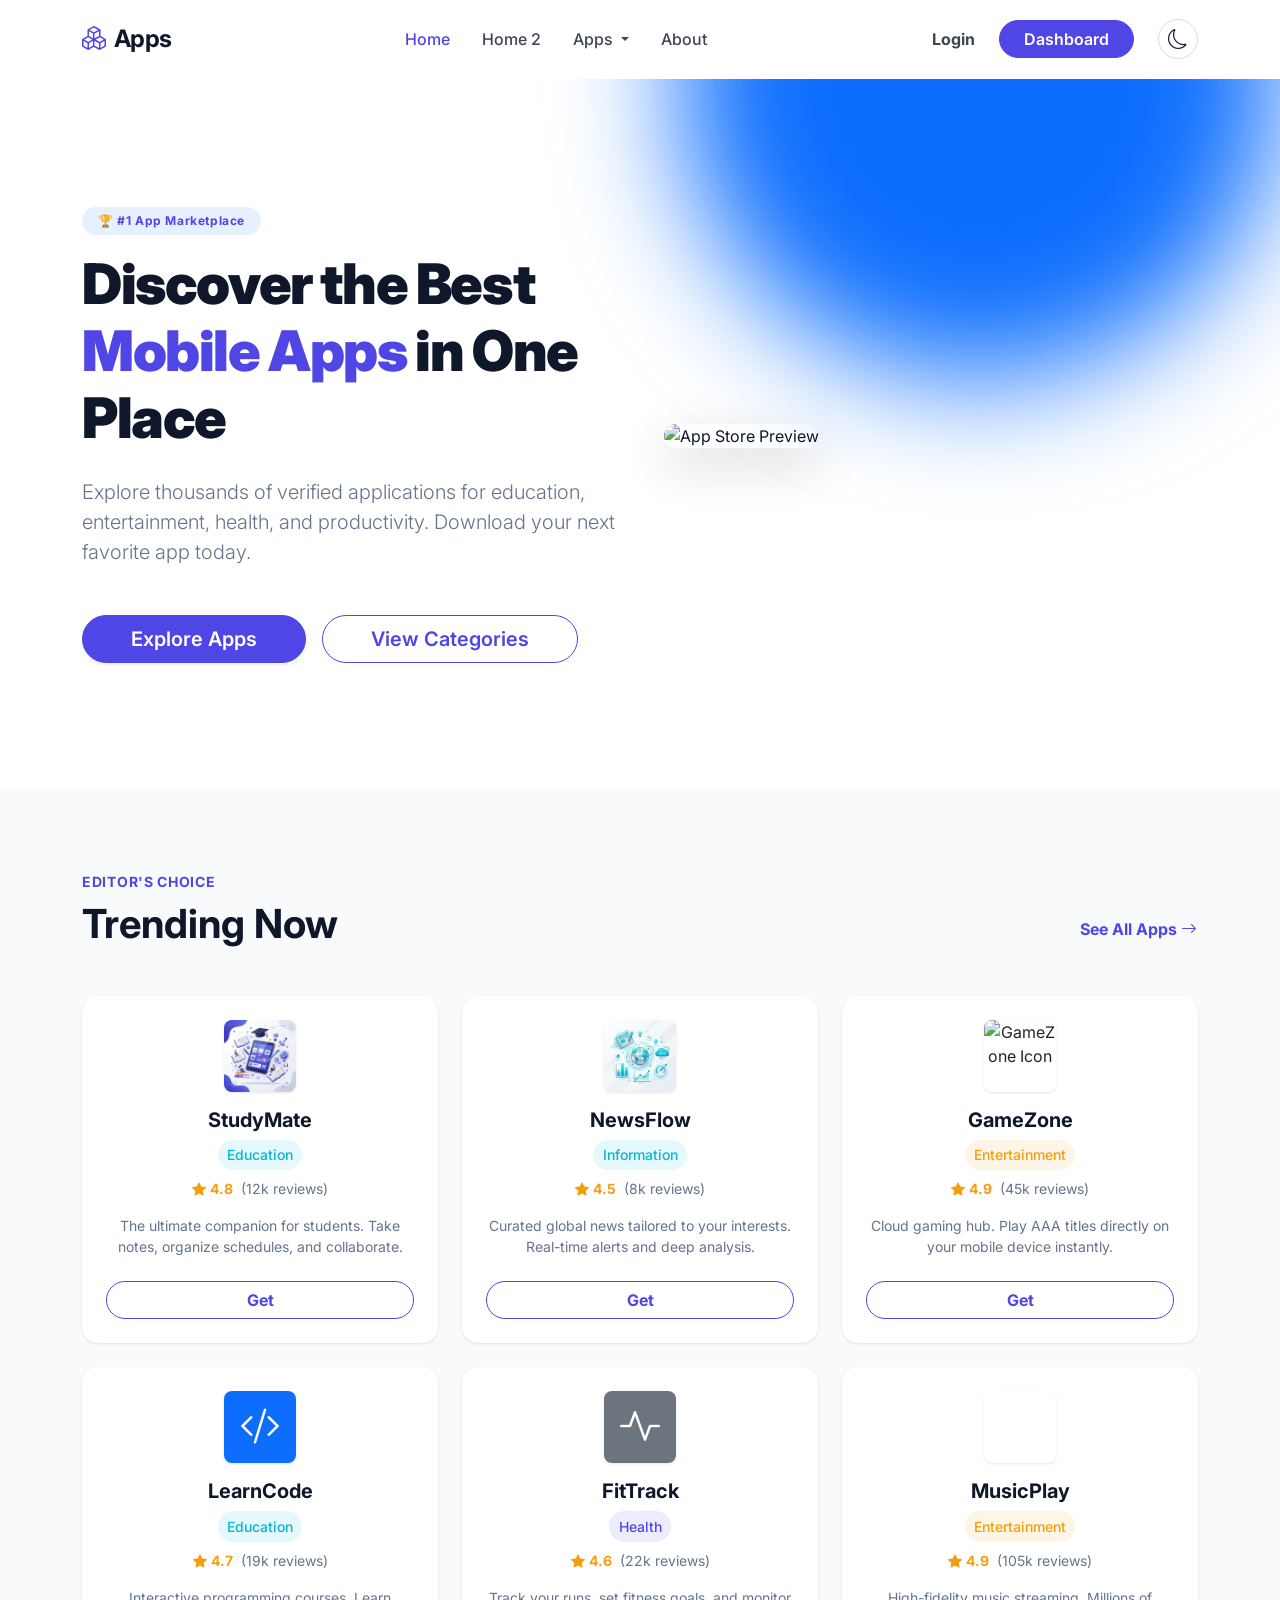
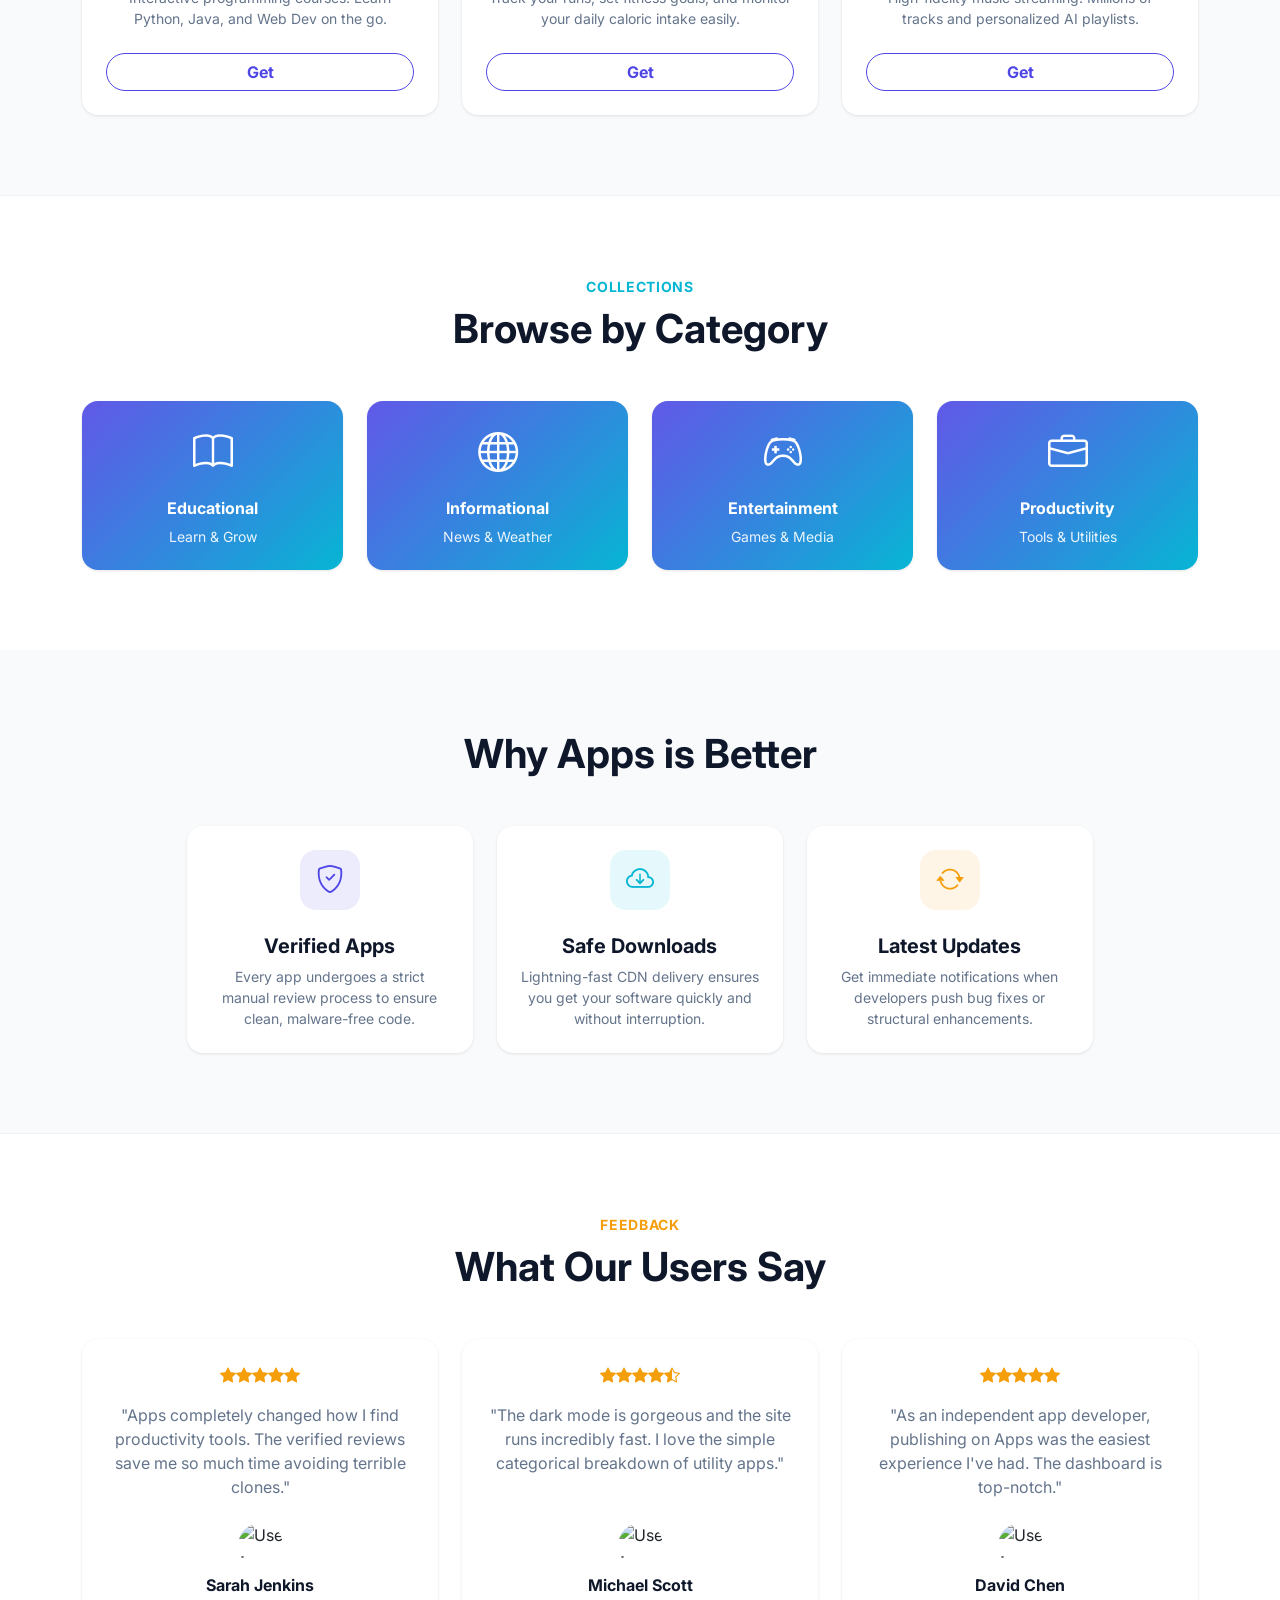
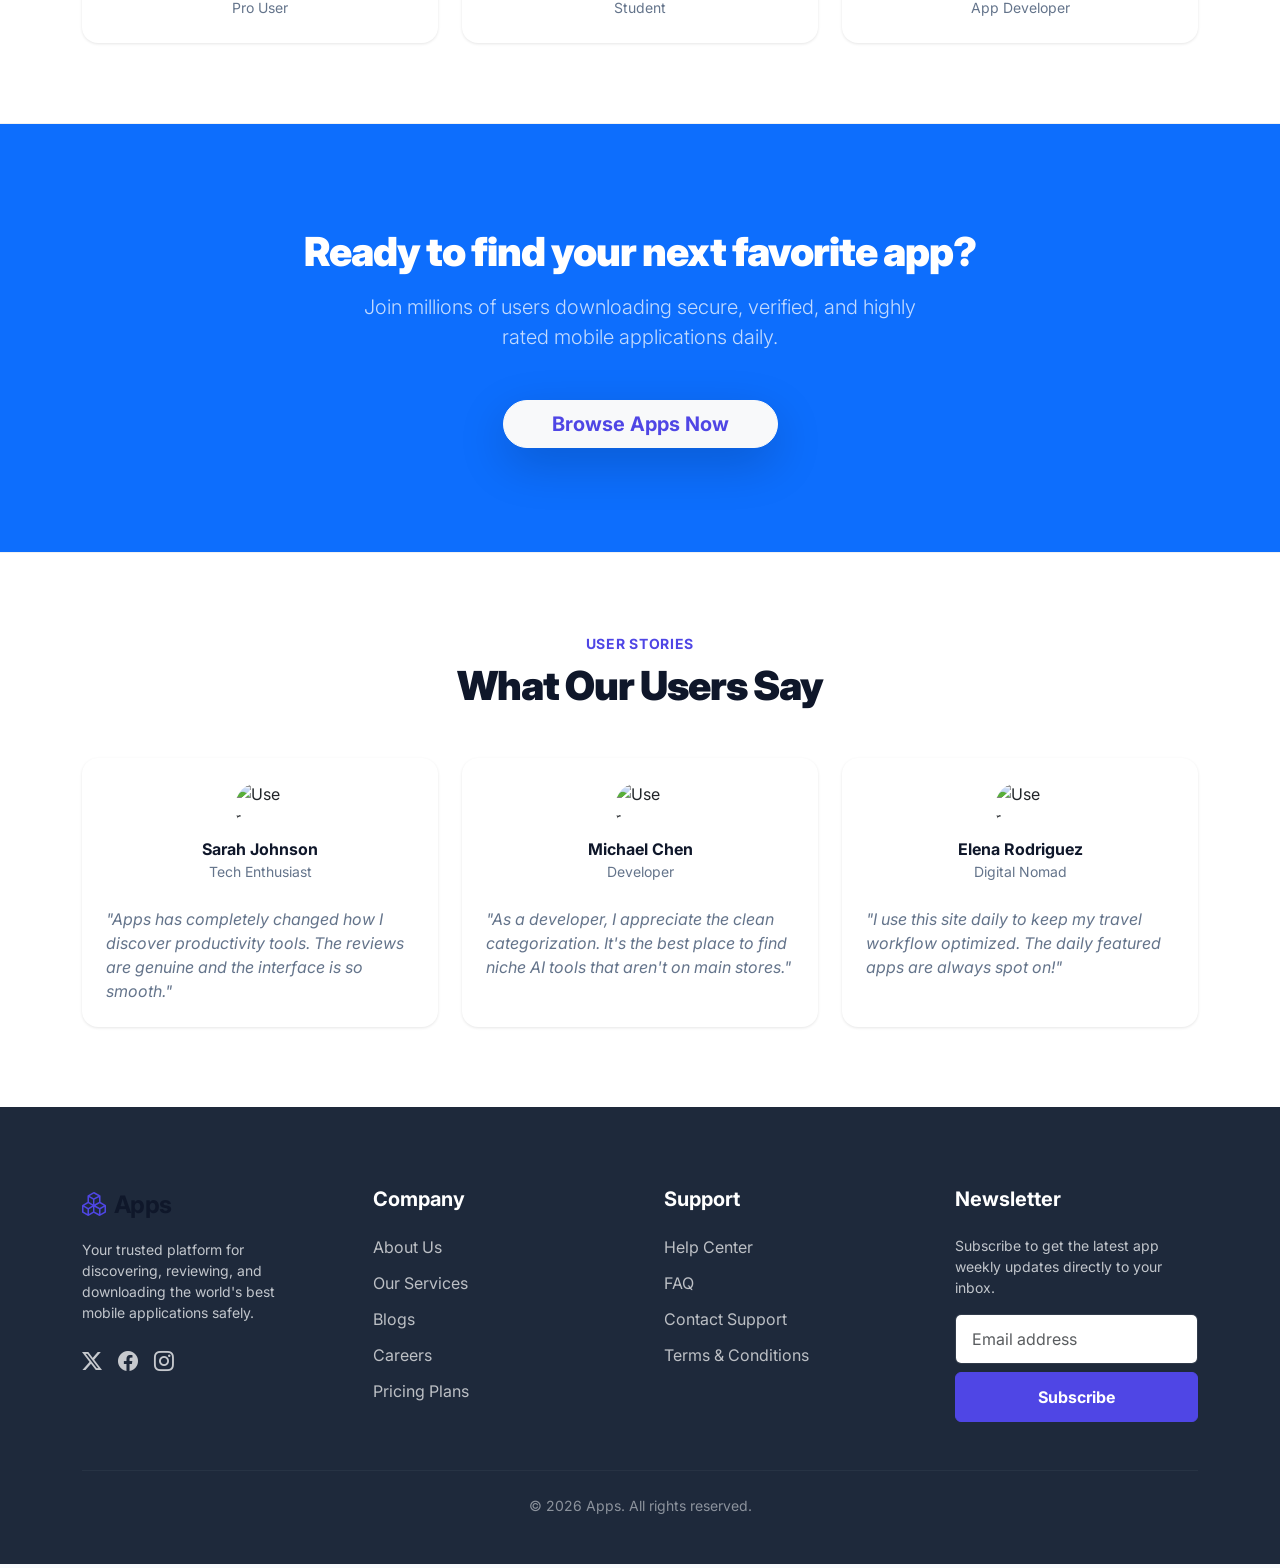
==== commit 2d7ef6b9: "6th commit" ====
--- a/index.html
+++ b/index.html
@@ -26,7 +26,7 @@
 <body>
 
     <!-- Header Navigation -->
-    <nav class="navbar navbar-expand-md sticky-top bg-body border-bottom border-light border-opacity-10">
+    <nav class="navbar navbar-expand-lg sticky-top bg-body border-bottom border-light border-opacity-10">
         <div class="container">
             <!-- Brand -->
             <a class="navbar-brand d-flex align-items-center gap-2 fw-bold text-primary" href="index.html">
@@ -41,7 +41,7 @@
             </button>
 
             <!-- Offcanvas Menu (Mobile + Desktop routing) -->
-            <div class="offcanvas offcanvas-start bg-body" tabindex="-1" id="offcanvasNavbar"
+            <div class="offcanvas offcanvas-start" tabindex="-1" id="offcanvasNavbar"
                 aria-labelledby="offcanvasNavbarLabel">
                 <div class="offcanvas-header">
                     <h5 class="offcanvas-title fw-bold text-primary d-flex align-items-center gap-2"
@@ -53,7 +53,7 @@
                 </div>
 
                 <div class="offcanvas-body">
-                    <ul class="navbar-nav mx-auto mb-2 mb-md-0">
+                    <ul class="navbar-nav mx-auto mb-2 mb-lg-0">
                         <li class="nav-item"><a class="nav-link active" href="index.html">Home</a></li>
                         <li class="nav-item"><a class="nav-link" href="home2.html">Home 2</a></li>
                         <li class="nav-item dropdown">
@@ -71,15 +71,15 @@
                         <li class="nav-item"><a class="nav-link" href="about.html">About</a></li>
                     </ul>
 
-                    <div class="d-flex align-items-center gap-3 mt-4 mt-md-0">
+                    <div class="d-flex align-items-center gap-3 mt-4 mt-lg-0">
                         <a href="login.html" class="nav-link fw-bold">Login</a>
                         <a href="dashboard.html" class="btn btn-primary rounded-pill px-4">Dashboard</a>
                         <!-- Theme Toggle Button -->
                         <button
-                            class="theme-toggle-btn theme-toggle btn border border-secondary border-opacity-25 rounded-circle d-flex align-items-center justify-content-center p-0 ms-md-2"
+                            class="theme-toggle-btn theme-toggle btn border border-secondary border-opacity-25 rounded-circle d-flex align-items-center justify-content-center p-0 ms-lg-2"
                             style="width: 40px; height: 40px;" aria-label="Toggle Theme">
                             <i class="bi bi-moon fs-5 text-body"></i>
-                            <span class="theme-text d-md-none ms-2 text-body">Dark Mode</span>
+                            <span class="theme-text d-lg-none ms-2 text-body">Dark Mode</span>
                         </button>
                     </div>
                 </div>
--- a/assets/style.css
+++ b/assets/style.css
@@ -64,16 +64,6 @@
     color: rgba(248, 250, 252, 0.4);
 }
 
-/* Dark Mode Offcanvas Fixes */
-body.dark-mode .offcanvas {
-    background-color: var(--bg-body) !important;
-}
-
-body.dark-mode .offcanvas .btn-close {
-    filter: invert(1) grayscale(100%) brightness(200%);
-}
-
-
 /* ==========================================================================
    Global Element Styles
    ========================================================================== */
@@ -84,33 +74,6 @@
     transition: background-color var(--transition-speed), color var(--transition-speed);
     -webkit-font-smoothing: antialiased;
 }
-
-/* Offcanvas Visibility Fixes */
-.offcanvas {
-    background-color: var(--bg-body) !important;
-    transition: transform var(--transition-speed) ease-in-out, background-color var(--transition-speed);
-}
-
-.offcanvas-header {
-    border-bottom: 1px solid var(--border-color);
-}
-
-.offcanvas-body .nav-link {
-    padding: 0.8rem 1rem;
-    margin: 0.2rem 0;
-    border-radius: var(--radius-sm);
-}
-
-.offcanvas-body .nav-link:hover,
-.offcanvas-body .nav-link.active {
-    background-color: rgba(79, 70, 229, 0.1);
-}
-
-body.dark-mode .offcanvas-body .nav-link.active {
-    color: #818cf8 !important;
-    /* Lighter indigo for better contrast in dark mode */
-}
-
 
 a {
     color: var(--primary);
